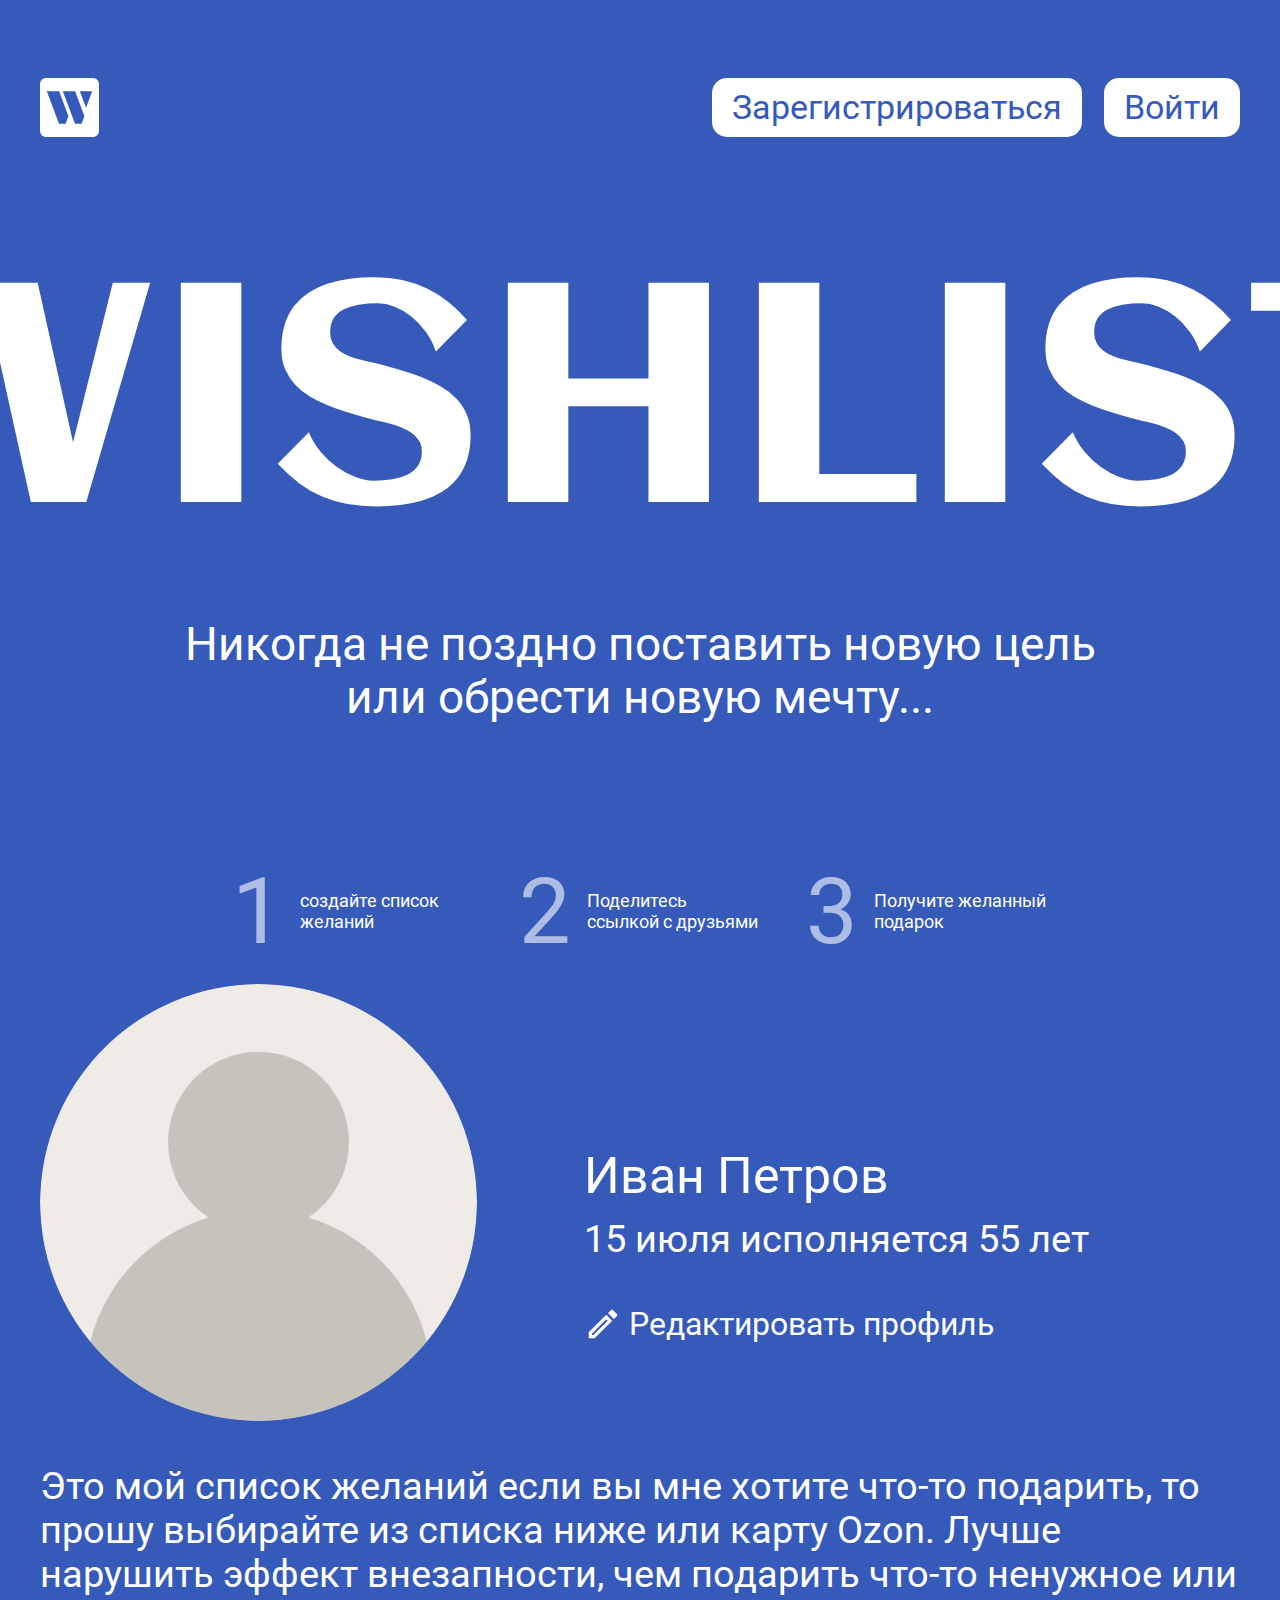
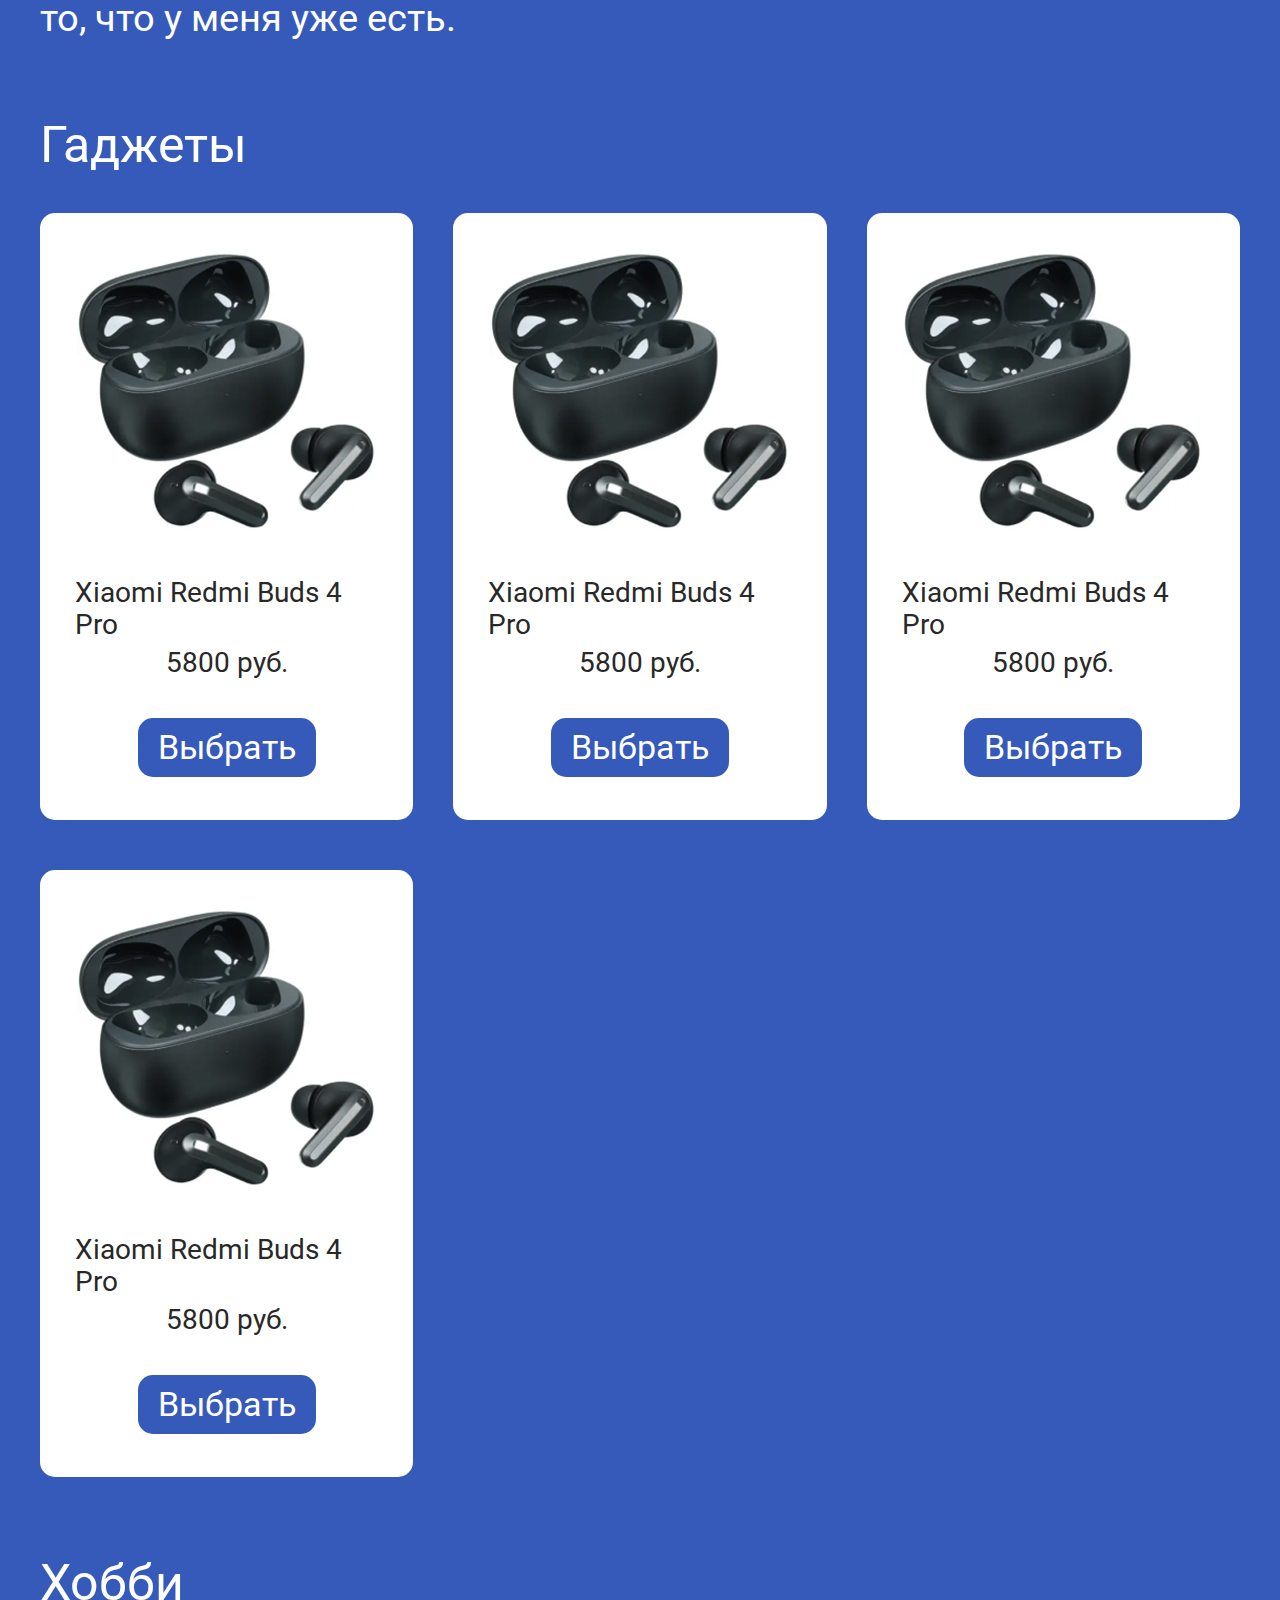
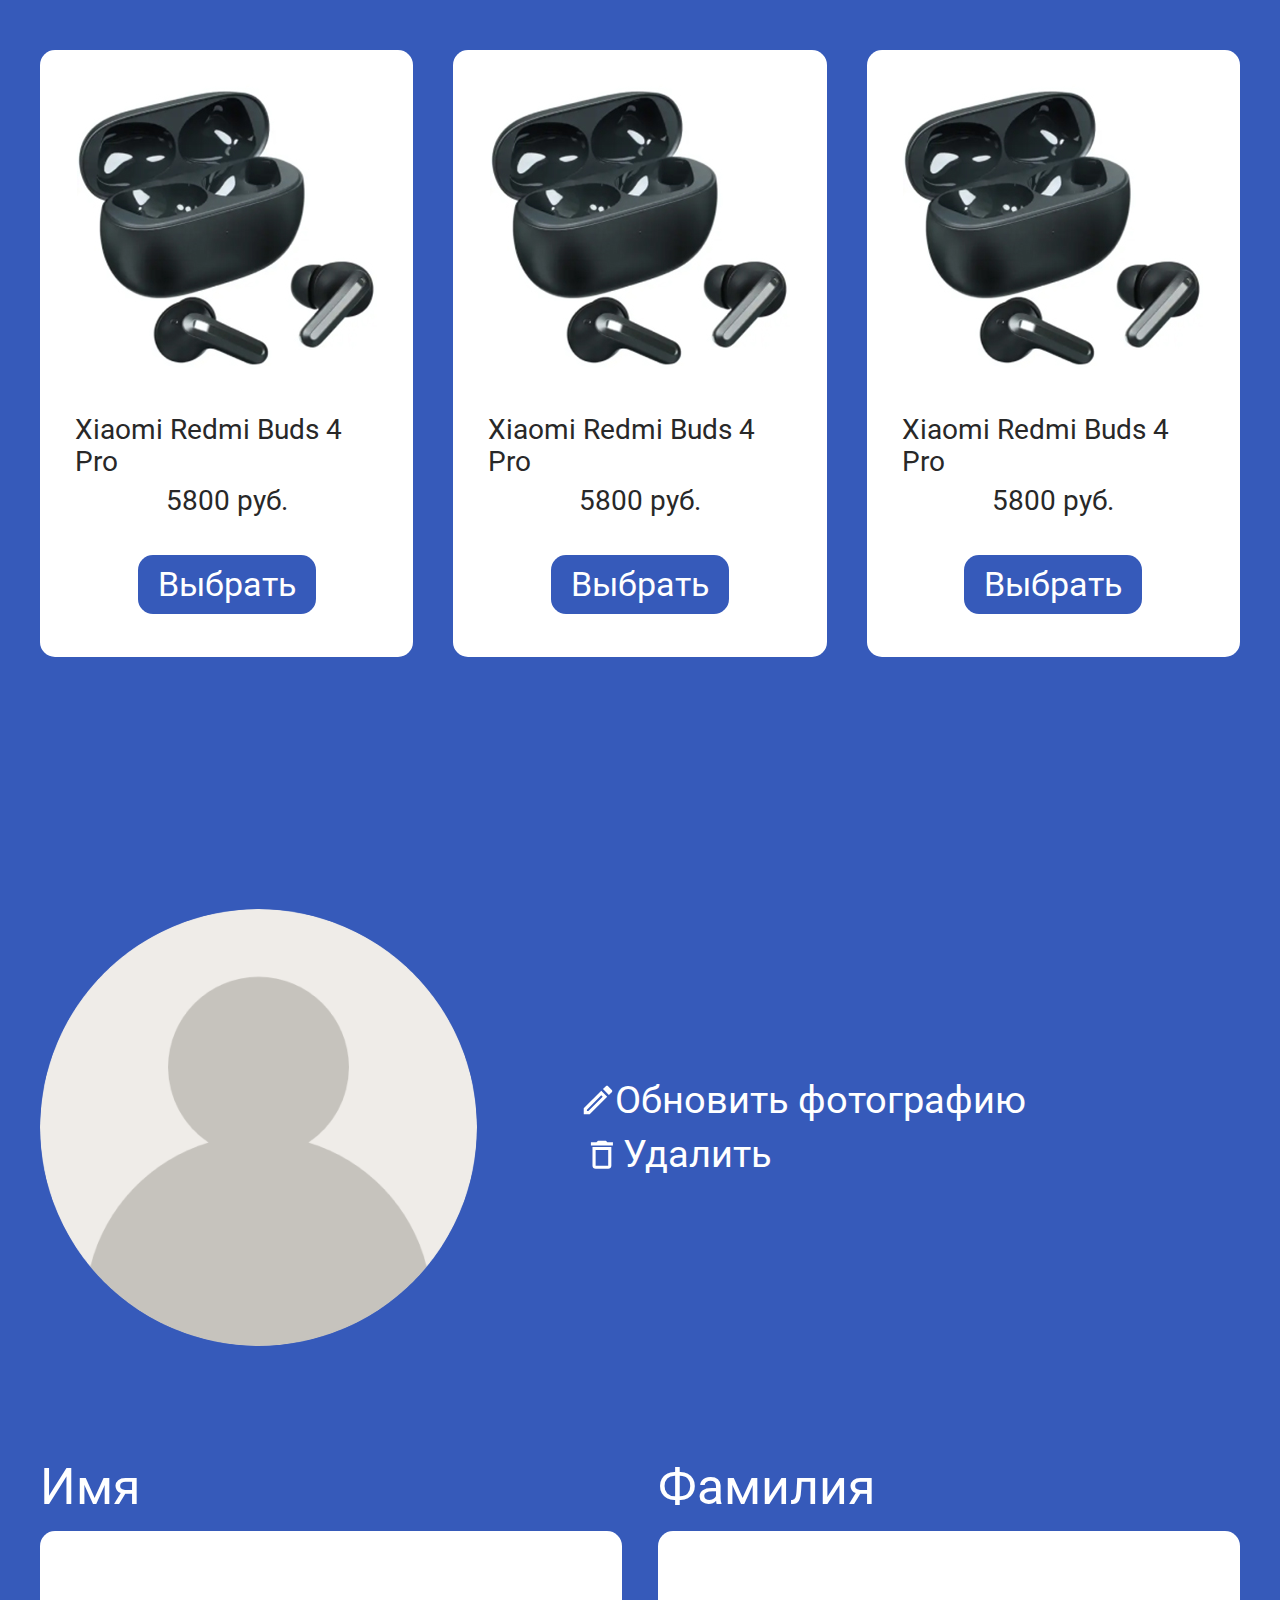
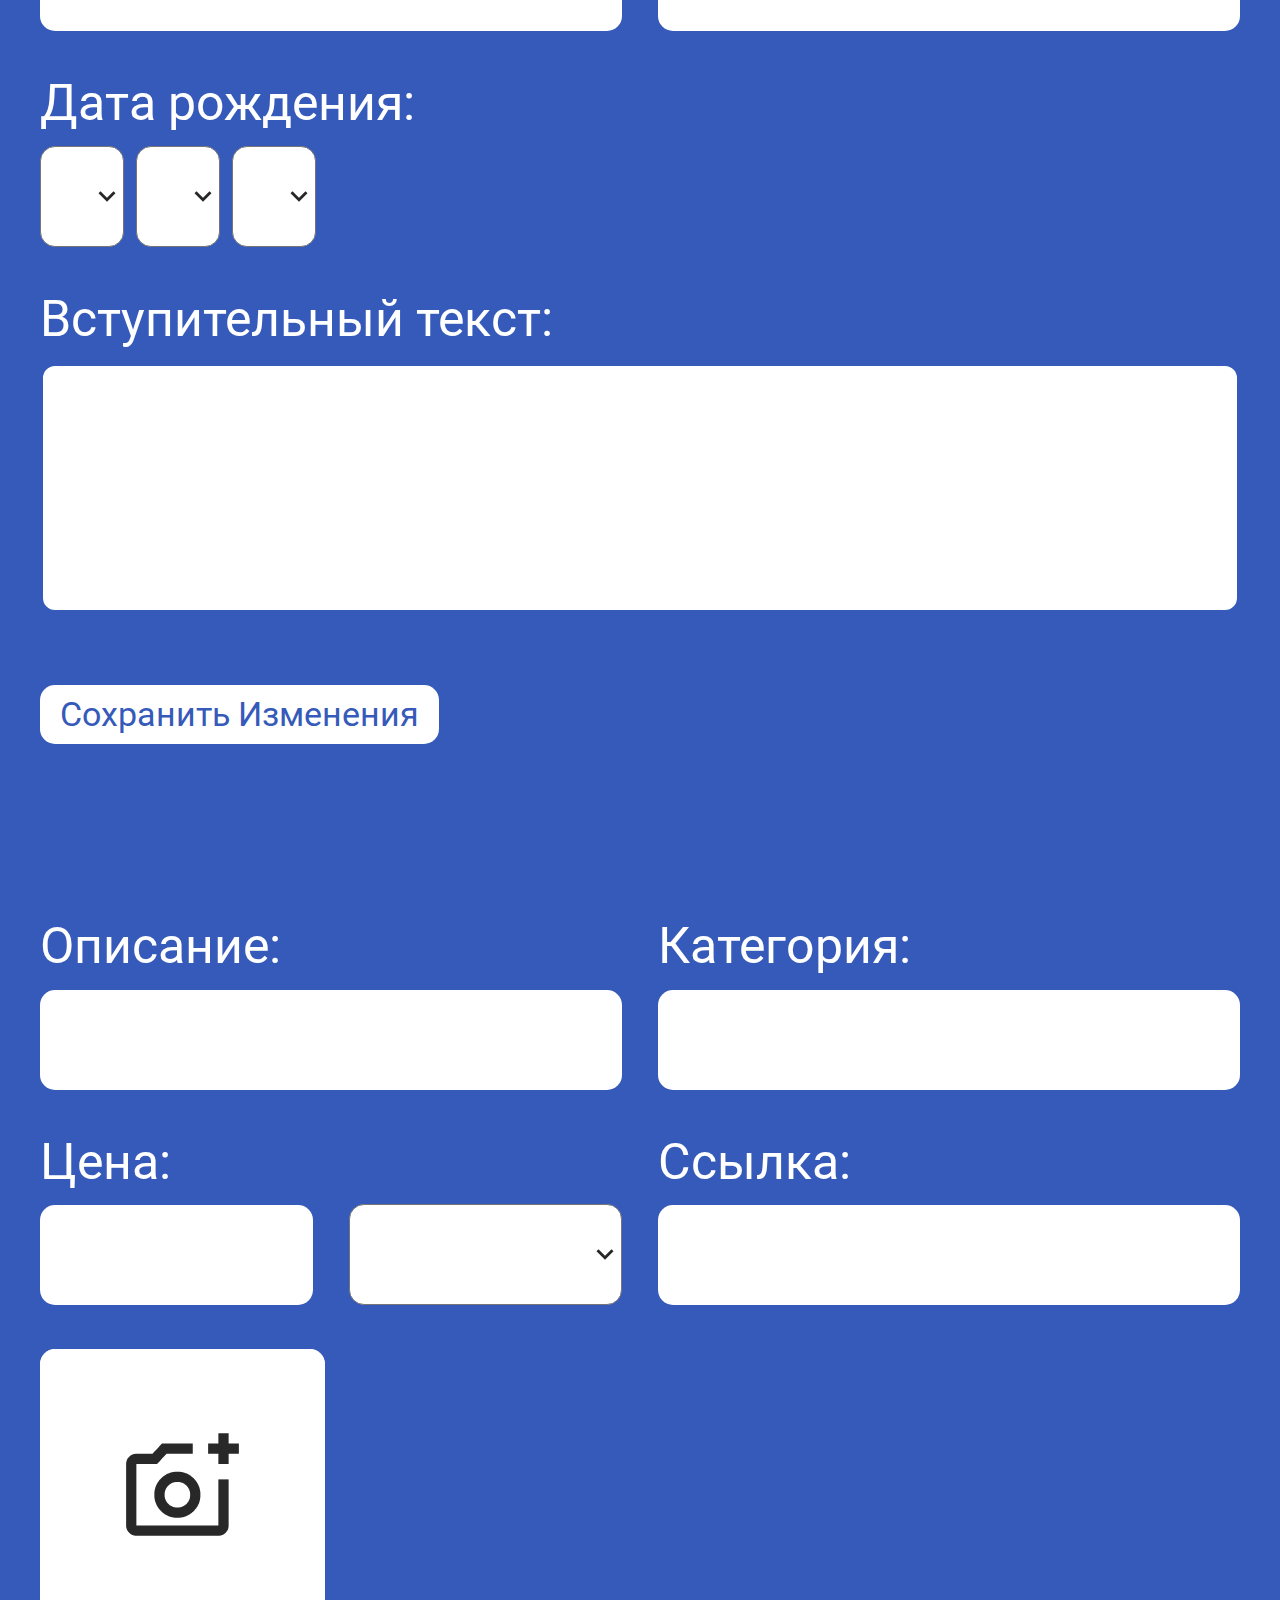
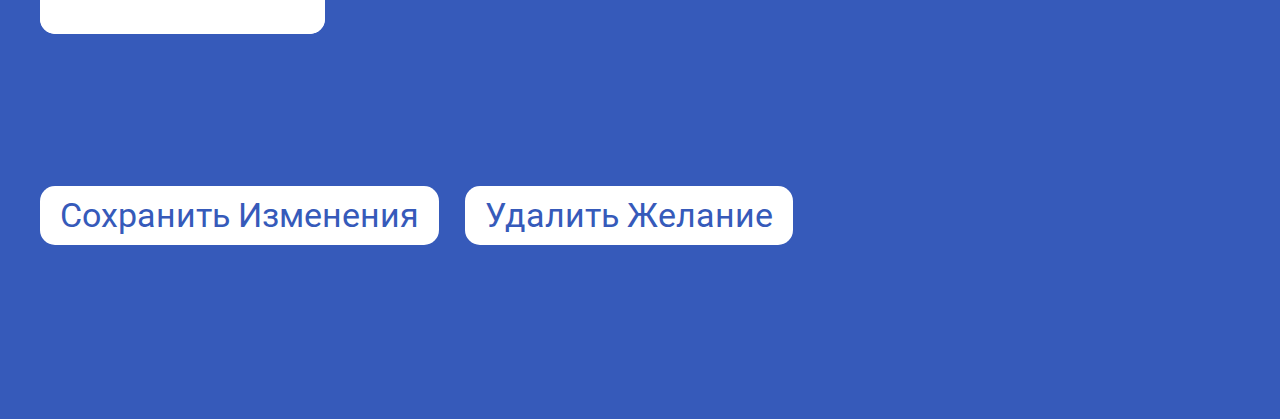
==== index copy.html @ 1994f493 "add js header and nav" ====
<!DOCTYPE html>
<html lang="ru">
<head>
    <meta charset="UTF-8">
    <meta name="viewport" content="width=device-width, initial-scale=1.0">
    <title>WishList - список желаний</title>

    <link rel="stylesheet" href="style/index.css">
</head>
<body class="body">
    <header class="header">
        <div class="container header__container">
            <img class="header__logo" src="img/logo.svg" alt="логотип сервиса wishlist в виде буквы W">

            <nav class="header__nav nav">
                <button class="nav__btn btn">Зарегистрироваться</button>
                <button class="nav__btn btn">Войти</button>
            </nav>

            <button class="header__burger burger">
                <span class="burger__line"></span>
            </button>
        </div>
    </header>

    <main class="app">
        <section class="hero">
            <div class="container hero__container">
                <h1 class="hero__title">WishList</h1>

                <p class="hero__description">Никогда не&nbsp;поздно поставить новую цель или обрести новую мечту... </p>

                <ol class="hero__steps steps">
                    <li class="steps__item">создайте список желаний</li>
                    <li class="steps__item">Поделитесь ссылкой с&nbsp;друзьями</li>
                    <li class="steps__item">Получите желанный подарок</li>
                </ol>
            </div>
        </section>
        <section class="wishlist">
            <div class="container">
                <div class="wishlist__profile profile">
                    <img class="profile__avatar" src="img/avatar.png" alt="фото Иван Петров">

                    <div class="profile__content">
                        <h2 class="profile__fullname">Иван Петров</h2>

                        <p class="profile__birthday">15 июля исполняется 55 лет</p>

                        <button class="profile__edit">
                            <svg width="38" height="38" viewBox="0 0 38 38" fill="none" xmlns="http://www.w3.org/2000/svg">
                                <path d="M4.75 33.25H10.6875L28.1992 15.7384L22.2617 9.80086L4.75 27.3125V33.25ZM7.91667 28.6267L22.2617 14.2817L23.7183 15.7384L9.37333 30.0834H7.91667V28.6267ZM29.0858 5.20919C28.9394 5.06241 28.7654 4.94596 28.5738 4.86651C28.3823 4.78705 28.177 4.74615 27.9696 4.74615C27.7622 4.74615 27.5569 4.78705 27.3653 4.86651C27.1738 4.94596 26.9998 5.06241 26.8533 5.20919L23.9558 8.10669L29.8933 14.0442L32.7908 11.1467C32.9376 11.0002 33.0541 10.8262 33.1335 10.6347C33.213 10.4431 33.2539 10.2378 33.2539 10.0304C33.2539 9.82307 33.213 9.61774 33.1335 9.4262C33.0541 9.23466 32.9376 9.06067 32.7908 8.91419L29.0858 5.20919Z" fill="white"/>
                            </svg>
                            Редактировать профиль                                
                        </button>
                    </div>
                </div>

                <p class="wishlist__description">Это мой список желаний если вы мне хотите что-то подарить, то прошу выбирайте из списка ниже или карту Ozon. Лучше нарушить эффект внезапности, чем подарить что-то ненужное или то, что у меня уже есть.</p>

                <ul class="wishlist__categories categories">
                    <li class="categories__item">
                        <h3 class="categories__title">Гаджеты</h3>

                        <ul class="wishlist__items">
                            <li class="item">
                                <img class="item__image" src="img/buds.png" alt="Xiaomi Redmi Buds 4 Pro">
                                <h4 class="item__title">Xiaomi Redmi Buds 4 Pro</h4>
                                <p class="item__price">5800 руб.</p>
                                <button class="item__btn btn btn_castling">Выбрать</button>
                            </li>
                            <li class="item">
                                <img class="item__image" src="img/buds.png" alt="Xiaomi Redmi Buds 4 Pro">
                                <h4 class="item__title">Xiaomi Redmi Buds 4 Pro</h4>
                                <p class="item__price">5800 руб.</p>
                                <button class="item__btn btn btn_castling">Выбрать</button>
                            </li>
                            <li class="item">
                                <img class="item__image" src="img/buds.png" alt="Xiaomi Redmi Buds 4 Pro">
                                <h4 class="item__title">Xiaomi Redmi Buds 4 Pro</h4>
                                <p class="item__price">5800 руб.</p>
                                <button class="item__btn btn btn_castling">Выбрать</button>
                            </li>
                            <li class="item">
                                <img class="item__image" src="img/buds.png" alt="Xiaomi Redmi Buds 4 Pro">
                                <h4 class="item__title">Xiaomi Redmi Buds 4 Pro</h4>
                                <p class="item__price">5800 руб.</p>
                                <button class="item__btn btn btn_castling">Выбрать</button>
                            </li>
                        </ul>
                    </li>
                    <li class="categories__item">
                        <h3 class="categories__title">Хобби</h3>

                        <ul class="wishlist__items">
                            <li class="item">
                                <img class="item__image" src="img/buds.png" alt="Xiaomi Redmi Buds 4 Pro">
                                <h4 class="item__title">Xiaomi Redmi Buds 4 Pro</h4>
                                <p class="item__price">5800 руб.</p>
                                <button class="item__btn btn btn_castling">Выбрать</button>
                            </li>
                            <li class="item">
                                <img class="item__image" src="img/buds.png" alt="Xiaomi Redmi Buds 4 Pro">
                                <h4 class="item__title">Xiaomi Redmi Buds 4 Pro</h4>
                                <p class="item__price">5800 руб.</p>
                                <button class="item__btn btn btn_castling">Выбрать</button>
                            </li>
                            <li class="item">
                                <img class="item__image" src="img/buds.png" alt="Xiaomi Redmi Buds 4 Pro">
                                <h4 class="item__title">Xiaomi Redmi Buds 4 Pro</h4>
                                <p class="item__price">5800 руб.</p>
                                <button class="item__btn btn btn_castling">Выбрать</button>
                            </li>
                        </ul>
                    </li>
                </ul>
            </div>
        </section>
        <section class="edit edit_profile">
            <div class="container">
                <form class="edit__form" >
                    <fieldset class="edit__avatar">
                        <img class="edit__avatar-image" src="img/avatar.png" alt="">

                        <div class="edit__avatar-load">
                            <label class="edit__label-avatar" for="avatar-load">
                                <svg width="30" height="30" viewBox="0 0 30 30" fill="none" xmlns="http://www.w3.org/2000/svg">
                                    <path d="M0.75 29.25H6.6875L24.1992 11.7384L18.2617 5.80086L0.75 23.3125V29.25ZM3.91667 24.6267L18.2617 10.2817L19.7183 11.7384L5.37333 26.0834H3.91667V24.6267ZM25.0858 1.20919C24.9394 1.06241 24.7654 0.94596 24.5738 0.866506C24.3823 0.787052 24.177 0.746155 23.9696 0.746155C23.7622 0.746155 23.5569 0.787052 23.3653 0.866506C23.1738 0.94596 22.9998 1.06241 22.8533 1.20919L19.9558 4.10669L25.8933 10.0442L28.7908 7.14669C28.9376 7.00021 29.0541 6.82622 29.1335 6.63468C29.213 6.44314 29.2539 6.23781 29.2539 6.03044C29.2539 5.82307 29.213 5.61774 29.1335 5.4262C29.0541 5.23466 28.9376 5.06067 28.7908 4.91419L25.0858 1.20919Z" fill="white"/>
                                </svg>
                                Обновить фотографию
                            </label>
                            <input class="edit__input-file edit__input-file_avatar" type="file" accept="image/jpeg, image/png" name="" id="">

                            <button class="edit__avatar-delete">
                                <svg width="38" height="38" viewBox="0 0 38 38" fill="none" xmlns="http://www.w3.org/2000/svg">
                                    <path d="M9.48842 29.6389C9.48842 31.35 10.9027 32.75 12.6313 32.75H25.2027C26.9313 32.75 28.3456 31.35 28.3456 29.6389V10.9722H9.48842V29.6389ZM12.6313 14.0833H25.2027V29.6389H12.6313V14.0833ZM24.417 6.30556L22.8456 4.75H14.9884L13.417 6.30556H7.91699V9.41667H29.917V6.30556H24.417Z" fill="white"/>
                                </svg>                                    
                                Удалить
                            </button>
                        </div>
                    </fieldset>
                    <fieldset class="edit__name">
                        <label class="edit__label">
                            <span class="edit__label-text">Имя</span>
                            <input class="edit__input" type="text" name="name">
                        </label>
                        
                        <label class="edit__label">
                            <span class="edit__label-text">Фамилия</span>
                            <input class="edit__input" type="text" name="surname">
                        </label>
                    </fieldset>

                    <fieldset class="edit__birthdate">
                        <legend class="edit__label-text">Дата рождения:</legend>

                        <label class="edit__label edit__label_select">
                            <select class="edit__select" type="text" name="day"></select>
                        </label>

                        <label class="edit__label edit__label_select">
                            <select class="edit__select" type="text" name="month"></select>
                        </label>

                        <label class="edit__label edit__label_select">
                            <select class="edit__select" type="text" name="year"></select>
                        </label>
                    </fieldset>
                    
                    <fieldset class="edit__description">
                        <label class="edit__label-text" for="description">Вступительный текст:</label>
                            <textarea class="edit__description-input" name="description"></textarea>
                    </fieldset>

                    <button class="edit__submit-btn btn">Сохранить изменения</button>
                </form>
            </div>
        </section>
        <section class="edit edit_wish">
            <div class="container">
                <form class="edit__form">
                    <fieldset class="edit__wish">
                        <label class="edit__label">
                            <span class="edit__label-text">Описание:</span>
                            <input class="edit__input" type="text" name="title">
                        </label>
                        
                        <label class="edit__label">
                            <span class="edit__label-text">Категория:</span>
                            <input class="edit__input" type="text" name="category">
                        </label>

                        <div class="edit__label edit__wish-price">
                            <label class="edit__label_price">
                                <span class="edit__label-text">Цена:</span>
                                <input class="edit__input" type="text" name="price">
                            </label>
                            <label class="edit__label_select edit__label_price">
                                <select class="edit__select edit__select_currency" name="currency" ></select>
                            </label>
                        </div>
                        
                        <label class="edit__label">
                            <span class="edit__label-text">Ссылка:</span>
                            <input class="edit__input" type="text" name="link">
                        </label>
                    </fieldset>

                    <fieldset class="edit__wish-photo">
                        <label class="edit__label-photo">
                            <img class="edit__wish-image" src="img/no-photo.jpg" alt="">
                            <input type="file" class="edit__input-file edit__input-file_wish" accept="image/jpeg, image/png">
                        </label>
                        <button class="edit__wish-delete">
                            <svg width="50" height="50" viewBox="0 0 50 50" fill="none" xmlns="http://www.w3.org/2000/svg">
                                <path d="M20.8961 18.6875C20.5999 18.4115 20.2081 18.2612 19.8033 18.2684C19.3985 18.2755 19.0123 18.4395 18.726 18.7258C18.4398 19.0121 18.2758 19.3983 18.2686 19.8031C18.2615 20.2079 18.4117 20.5996 18.6877 20.8958L22.7919 25L18.6877 29.1042C18.5342 29.2472 18.4111 29.4197 18.3257 29.6114C18.2403 29.803 18.1944 30.0099 18.1907 30.2197C18.187 30.4295 18.2256 30.6379 18.3042 30.8325C18.3827 31.027 18.4997 31.2038 18.6481 31.3522C18.7964 31.5005 18.9732 31.6175 19.1677 31.6961C19.3623 31.7747 19.5707 31.8133 19.7805 31.8096C19.9903 31.8059 20.1972 31.7599 20.3889 31.6745C20.5805 31.5891 20.753 31.466 20.8961 31.3125L25.0002 27.2083L29.1044 31.3125C29.4006 31.5885 29.7924 31.7388 30.1972 31.7316C30.602 31.7245 30.9882 31.5605 31.2745 31.2742C31.5607 30.9879 31.7247 30.6017 31.7319 30.1969C31.739 29.7921 31.5887 29.4004 31.3127 29.1042L27.2086 25L31.3127 20.8958C31.4663 20.7528 31.5894 20.5803 31.6748 20.3886C31.7602 20.197 31.8061 19.99 31.8098 19.7802C31.8135 19.5705 31.7749 19.3621 31.6963 19.1675C31.6177 18.9729 31.5008 18.7962 31.3524 18.6478C31.204 18.4995 31.0273 18.3825 30.8327 18.3039C30.6382 18.2253 30.4298 18.1867 30.22 18.1904C30.0102 18.1941 29.8033 18.2401 29.6116 18.3255C29.42 18.4109 29.2475 18.534 29.1044 18.6875L25.0002 22.7917L20.8961 18.6875Z" fill="#365ABA"/>
                                <path fill-rule="evenodd" clip-rule="evenodd" d="M25.1191 2.60419H24.8816C20.0712 2.60419 16.3024 2.60419 13.3607 3.00002C10.3524 3.40419 7.97741 4.25002 6.11283 6.11252C4.24824 7.9771 3.40449 10.3521 3.00033 13.3625C2.60449 16.3021 2.60449 20.0709 2.60449 24.8813V25.1188C2.60449 29.9292 2.60449 33.6979 3.00033 36.6396C3.40449 39.6479 4.25033 42.0229 6.11283 43.8875C7.97741 45.7521 10.3524 46.5959 13.3628 47C16.3024 47.3959 20.0712 47.3959 24.8816 47.3959H25.1191C29.9295 47.3959 33.6982 47.3959 36.6399 47C39.6482 46.5959 42.0232 45.75 43.8878 43.8875C45.7524 42.0229 46.5962 39.6479 47.0003 36.6375C47.3962 33.6979 47.3962 29.9292 47.3962 25.1188V24.8813C47.3962 20.0709 47.3962 16.3021 47.0003 13.3604C46.5962 10.3521 45.7503 7.9771 43.8878 6.11252C42.0232 4.24794 39.6482 3.40419 36.6378 3.00002C33.6982 2.60419 29.9295 2.60419 25.1191 2.60419ZM8.32324 8.32294C9.51074 7.13544 11.1149 6.45419 13.7795 6.09585C16.4878 5.73335 20.0462 5.72919 25.0003 5.72919C29.9545 5.72919 33.5128 5.73335 36.2212 6.09585C38.8857 6.45419 40.492 7.13752 41.6795 8.32294C42.8649 9.51044 43.5462 11.1146 43.9045 13.7792C44.267 16.4875 44.2712 20.0459 44.2712 25C44.2712 29.9542 44.267 33.5125 43.9045 36.2209C43.5462 38.8854 42.8628 40.4917 41.6774 41.6792C40.4899 42.8646 38.8857 43.5459 36.2212 43.9042C33.5128 44.2667 29.9545 44.2709 25.0003 44.2709C20.0462 44.2709 16.4878 44.2667 13.7795 43.9042C11.1149 43.5459 9.50866 42.8625 8.32116 41.6771C7.13574 40.4896 6.45449 38.8854 6.09616 36.2209C5.73366 33.5125 5.72949 29.9542 5.72949 25C5.72949 20.0459 5.73366 16.4875 6.09616 13.7792C6.45449 11.1146 7.13783 9.51044 8.32324 8.32294Z" fill="#365ABA"/>
                            </svg>
                        </button>
                    </fieldset>

                    <button class="edit__submit-btn btn">Сохранить изменения</button>
                    <button class="edit__delete-btn btn">Удалить желание</button>
                </form>
            </div>
        </section>
    </main>
</body>
</html>
---- style/index.css ----
@import 'normalize.css';
@import 'fonts.css';
@import 'style.css';
@import 'header.css';
@import 'nav.css';
@import 'burger.css';
@import 'hero.css';
@import 'steps.css';
@import 'wishlist.css';
@import 'categories.css';
@import 'profile.css';
@import 'item.css';
@import 'edit.css';
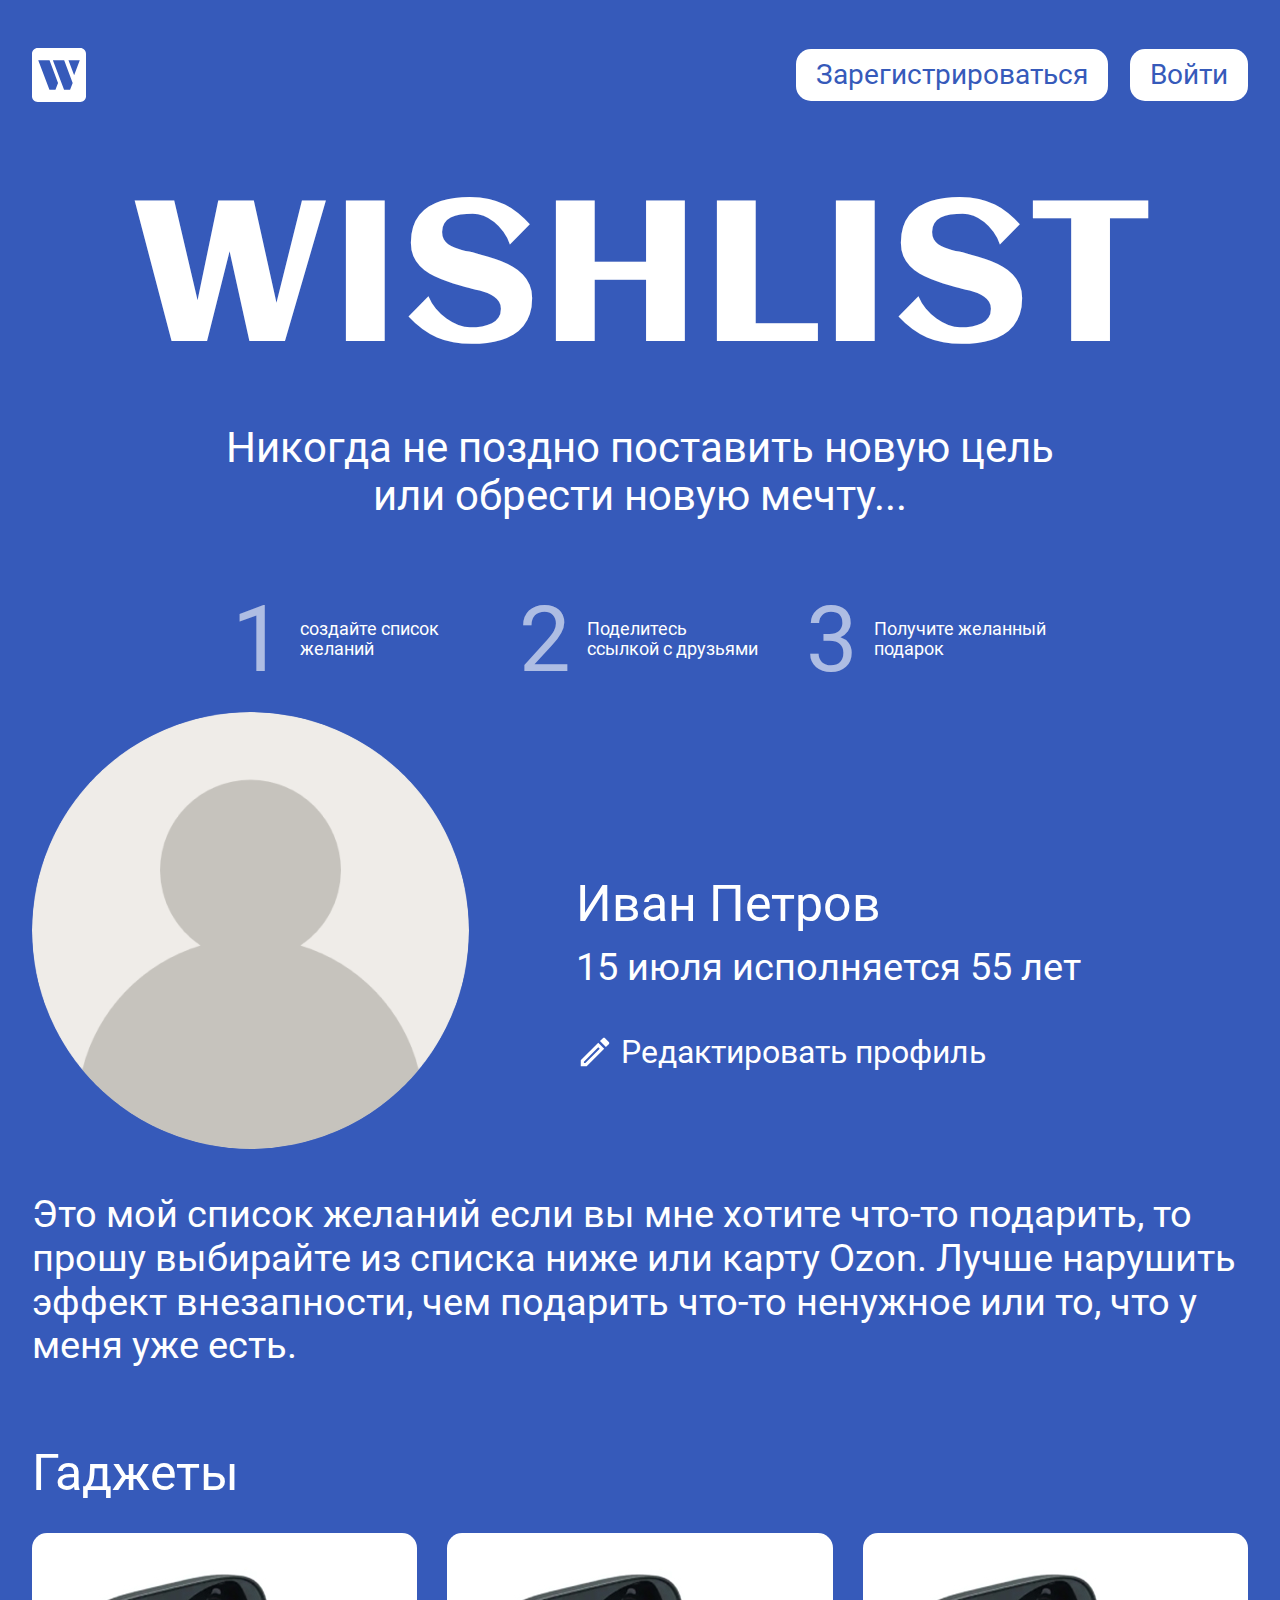
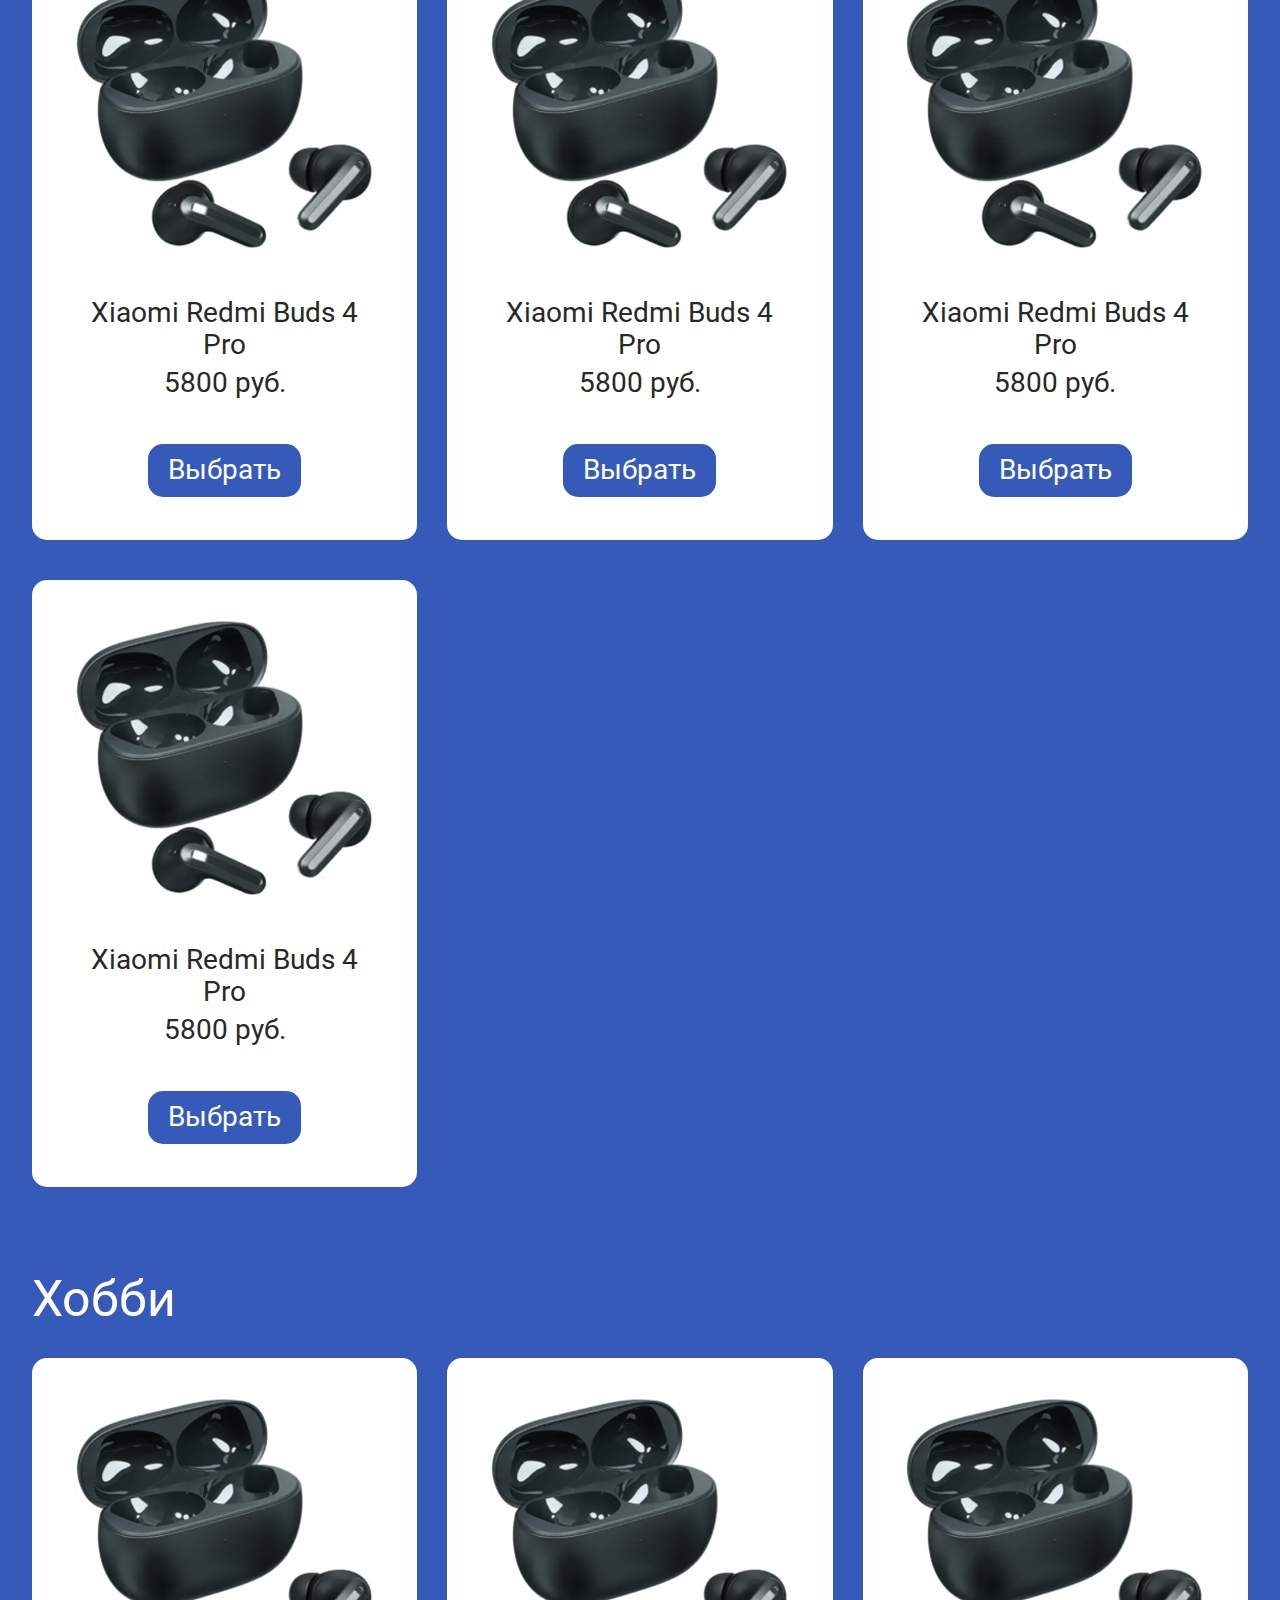
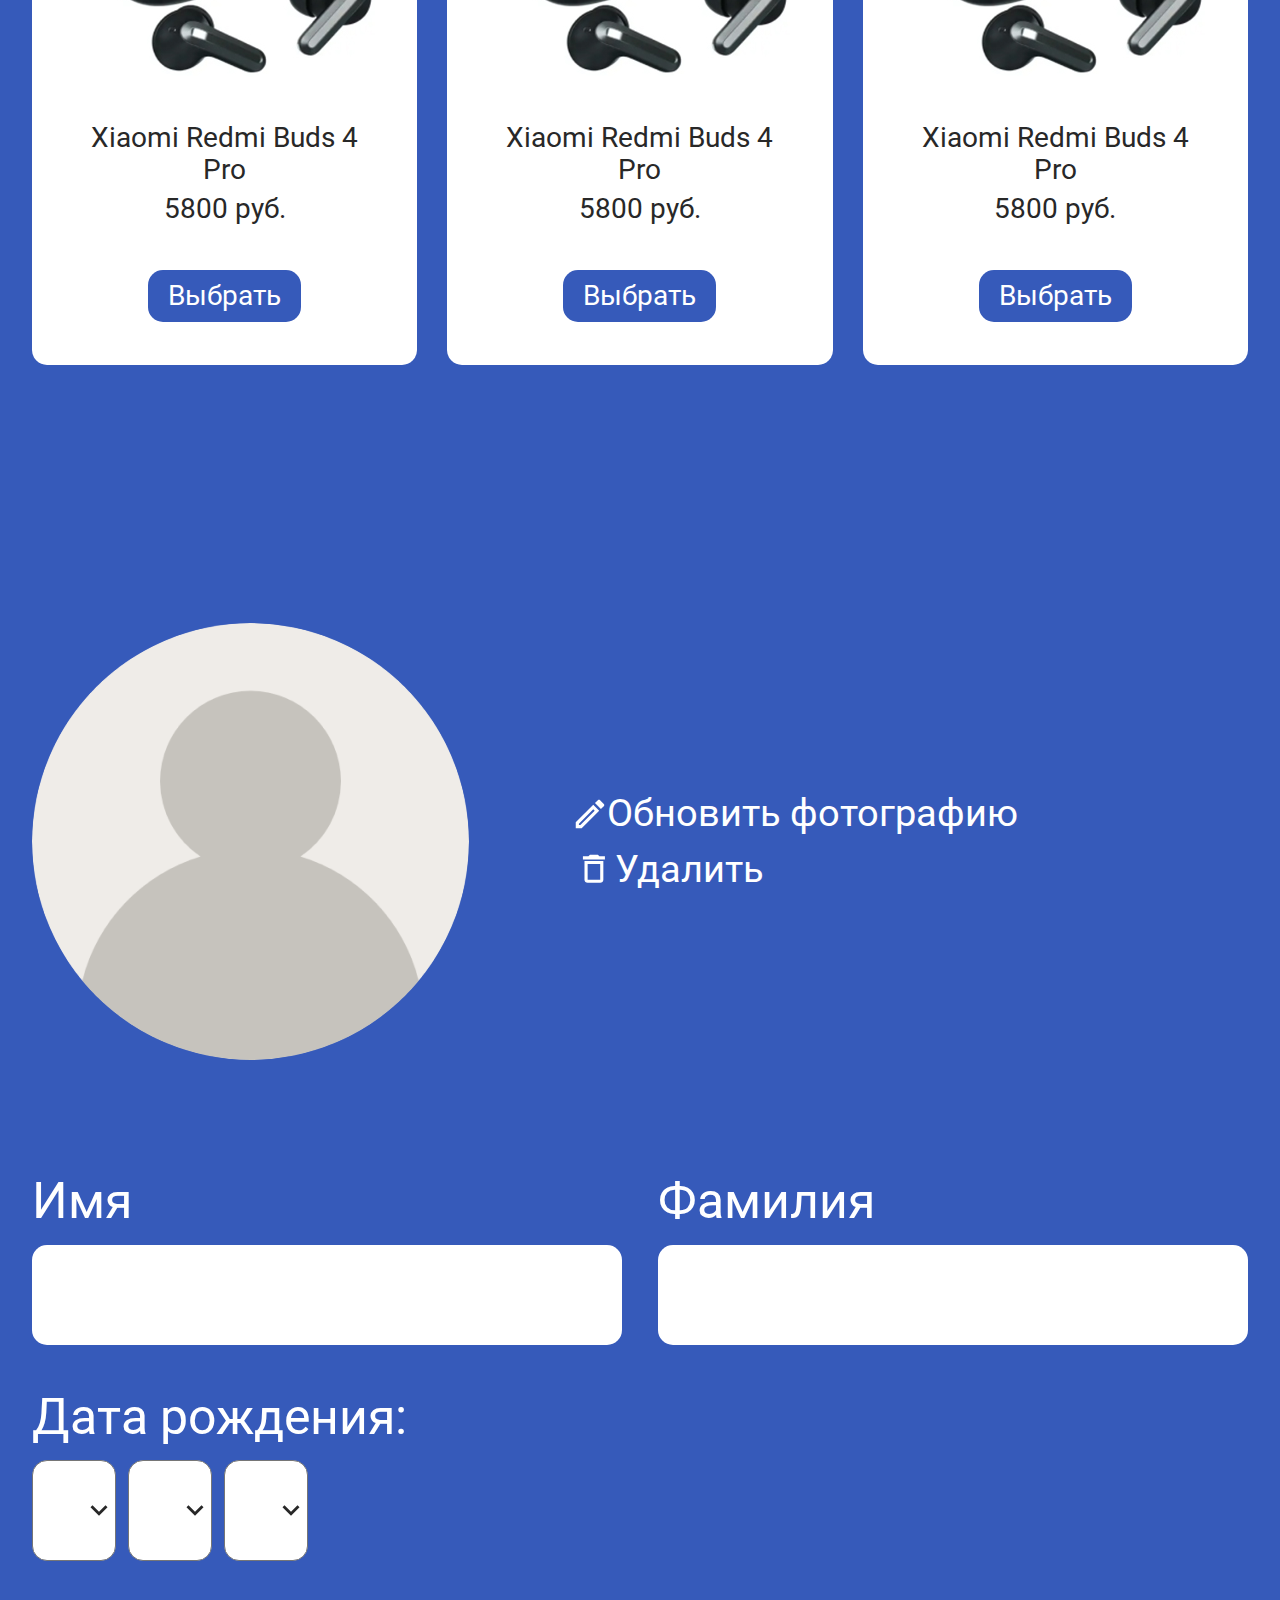
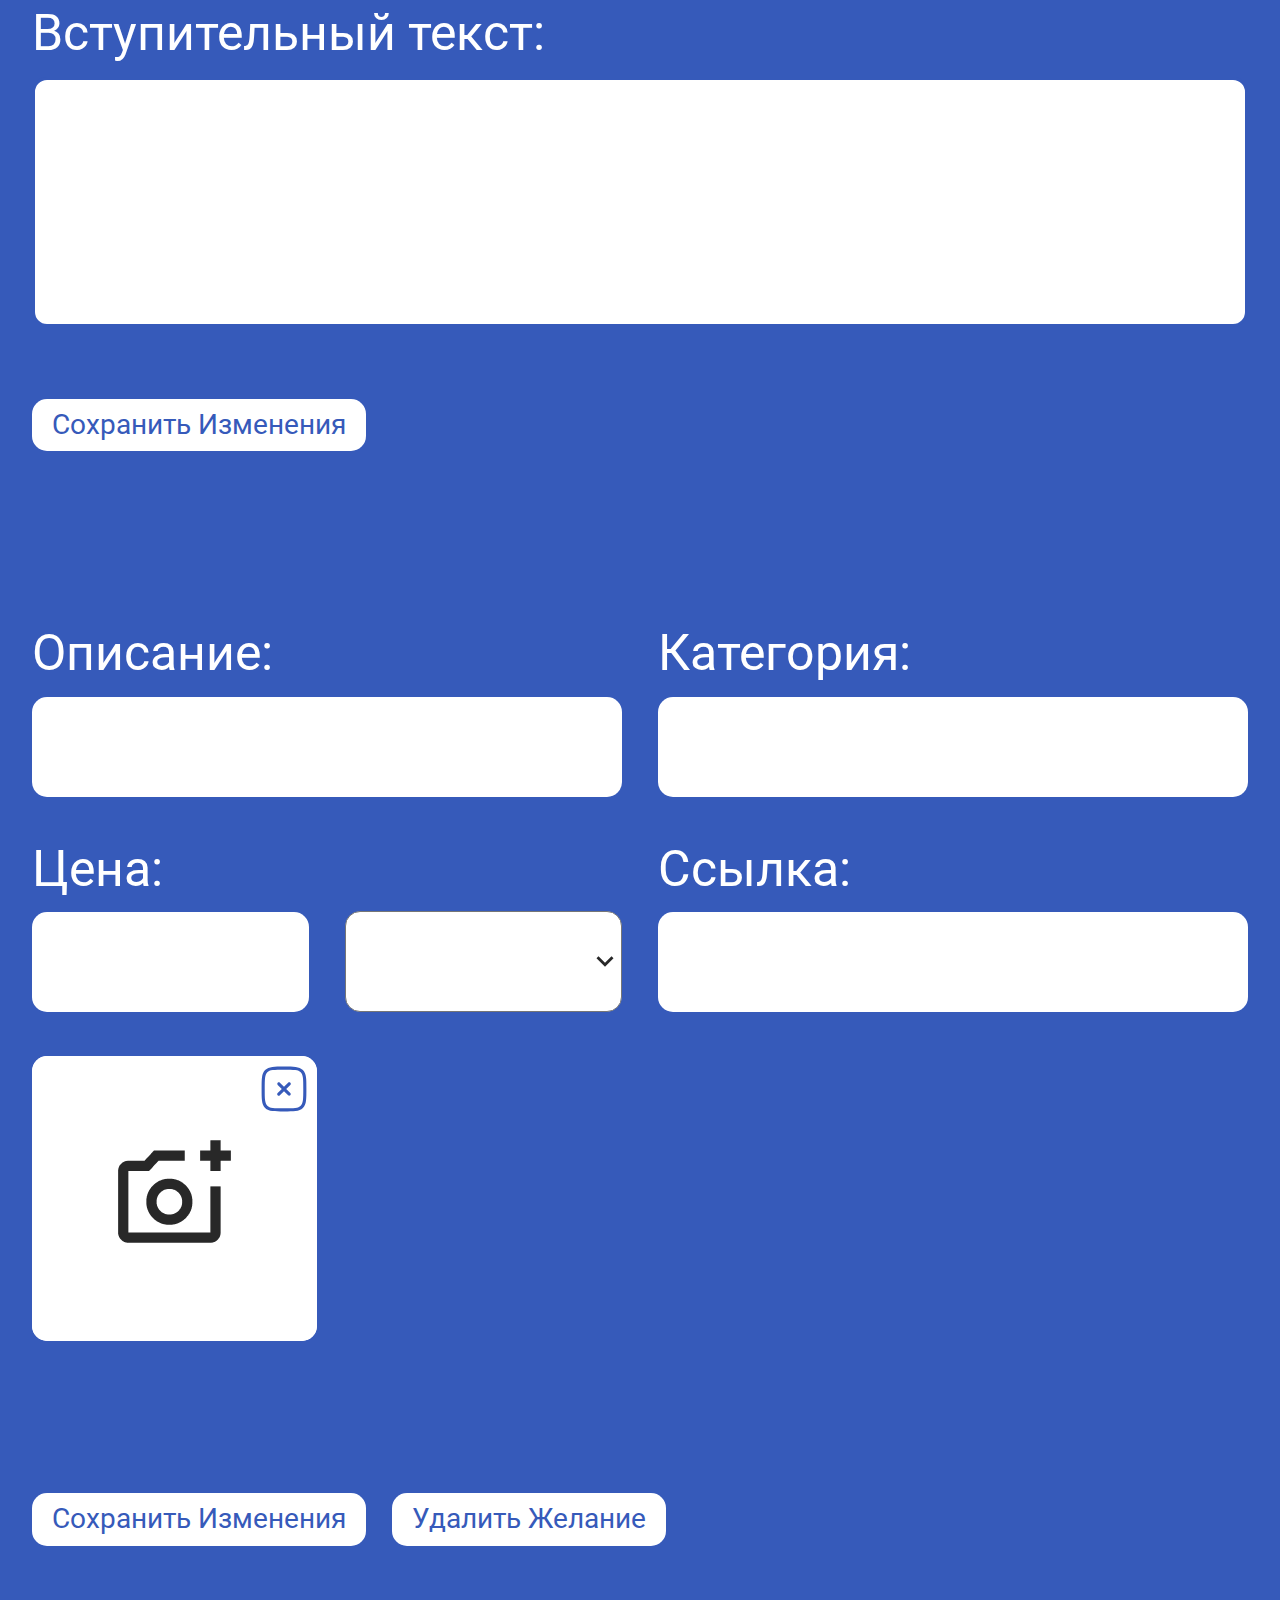
==== commit 9a2c4731: "add full styles" ====
--- a/index copy.html
+++ b/index copy.html
@@ -26,7 +26,7 @@
     <main class="app">
         <section class="hero">
             <div class="container hero__container">
-                <h1 class="hero__title">WishList</h1>
+                <h1 class="hero__title"><span>Wish</span><span>List</span></h1>
 
                 <p class="hero__description">Никогда не&nbsp;поздно поставить новую цель или обрести новую мечту... </p>
 
@@ -48,7 +48,7 @@
                         <p class="profile__birthday">15 июля исполняется 55 лет</p>
 
                         <button class="profile__edit">
-                            <svg width="38" height="38" viewBox="0 0 38 38" fill="none" xmlns="http://www.w3.org/2000/svg">
+                            <svg class="profile__edit-icon" width="38" height="38" viewBox="0 0 38 38" fill="none" xmlns="http://www.w3.org/2000/svg">
                                 <path d="M4.75 33.25H10.6875L28.1992 15.7384L22.2617 9.80086L4.75 27.3125V33.25ZM7.91667 28.6267L22.2617 14.2817L23.7183 15.7384L9.37333 30.0834H7.91667V28.6267ZM29.0858 5.20919C28.9394 5.06241 28.7654 4.94596 28.5738 4.86651C28.3823 4.78705 28.177 4.74615 27.9696 4.74615C27.7622 4.74615 27.5569 4.78705 27.3653 4.86651C27.1738 4.94596 26.9998 5.06241 26.8533 5.20919L23.9558 8.10669L29.8933 14.0442L32.7908 11.1467C32.9376 11.0002 33.0541 10.8262 33.1335 10.6347C33.213 10.4431 33.2539 10.2378 33.2539 10.0304C33.2539 9.82307 33.213 9.61774 33.1335 9.4262C33.0541 9.23466 32.9376 9.06067 32.7908 8.91419L29.0858 5.20919Z" fill="white"/>
                             </svg>
                             Редактировать профиль                                
@@ -124,7 +124,7 @@
 
                         <div class="edit__avatar-load">
                             <label class="edit__label-avatar" for="avatar-load">
-                                <svg width="30" height="30" viewBox="0 0 30 30" fill="none" xmlns="http://www.w3.org/2000/svg">
+                                <svg class="edit__icon-avatar" width="30" height="30" viewBox="0 0 30 30" fill="none" xmlns="http://www.w3.org/2000/svg">
                                     <path d="M0.75 29.25H6.6875L24.1992 11.7384L18.2617 5.80086L0.75 23.3125V29.25ZM3.91667 24.6267L18.2617 10.2817L19.7183 11.7384L5.37333 26.0834H3.91667V24.6267ZM25.0858 1.20919C24.9394 1.06241 24.7654 0.94596 24.5738 0.866506C24.3823 0.787052 24.177 0.746155 23.9696 0.746155C23.7622 0.746155 23.5569 0.787052 23.3653 0.866506C23.1738 0.94596 22.9998 1.06241 22.8533 1.20919L19.9558 4.10669L25.8933 10.0442L28.7908 7.14669C28.9376 7.00021 29.0541 6.82622 29.1335 6.63468C29.213 6.44314 29.2539 6.23781 29.2539 6.03044C29.2539 5.82307 29.213 5.61774 29.1335 5.4262C29.0541 5.23466 28.9376 5.06067 28.7908 4.91419L25.0858 1.20919Z" fill="white"/>
                                 </svg>
                                 Обновить фотографию
@@ -132,7 +132,7 @@
                             <input class="edit__input-file edit__input-file_avatar" type="file" accept="image/jpeg, image/png" name="" id="">
 
                             <button class="edit__avatar-delete">
-                                <svg width="38" height="38" viewBox="0 0 38 38" fill="none" xmlns="http://www.w3.org/2000/svg">
+                                <svg class="edit__icon-avatar" width="38" height="38" viewBox="0 0 38 38" fill="none" xmlns="http://www.w3.org/2000/svg">
                                     <path d="M9.48842 29.6389C9.48842 31.35 10.9027 32.75 12.6313 32.75H25.2027C26.9313 32.75 28.3456 31.35 28.3456 29.6389V10.9722H9.48842V29.6389ZM12.6313 14.0833H25.2027V29.6389H12.6313V14.0833ZM24.417 6.30556L22.8456 4.75H14.9884L13.417 6.30556H7.91699V9.41667H29.917V6.30556H24.417Z" fill="white"/>
                                 </svg>                                    
                                 Удалить
@@ -219,8 +219,10 @@
                         </button>
                     </fieldset>
 
-                    <button class="edit__submit-btn btn">Сохранить изменения</button>
-                    <button class="edit__delete-btn btn">Удалить желание</button>
+                    <div class="edit__submit-wrapper">
+                        <button class="edit__submit-btn btn">Сохранить изменения</button>
+                        <button class="edit__delete-btn btn">Удалить желание</button>
+                    </div>
                 </form>
             </div>
         </section>
--- a/style/index.css
+++ b/style/index.css
@@ -7,7 +7,8 @@
 @import 'hero.css';
 @import 'steps.css';
 @import 'wishlist.css';
+@import 'profile.css';
 @import 'categories.css';
-@import 'profile.css';
 @import 'item.css';
-@import 'edit.css';+@import 'edit.css';
+
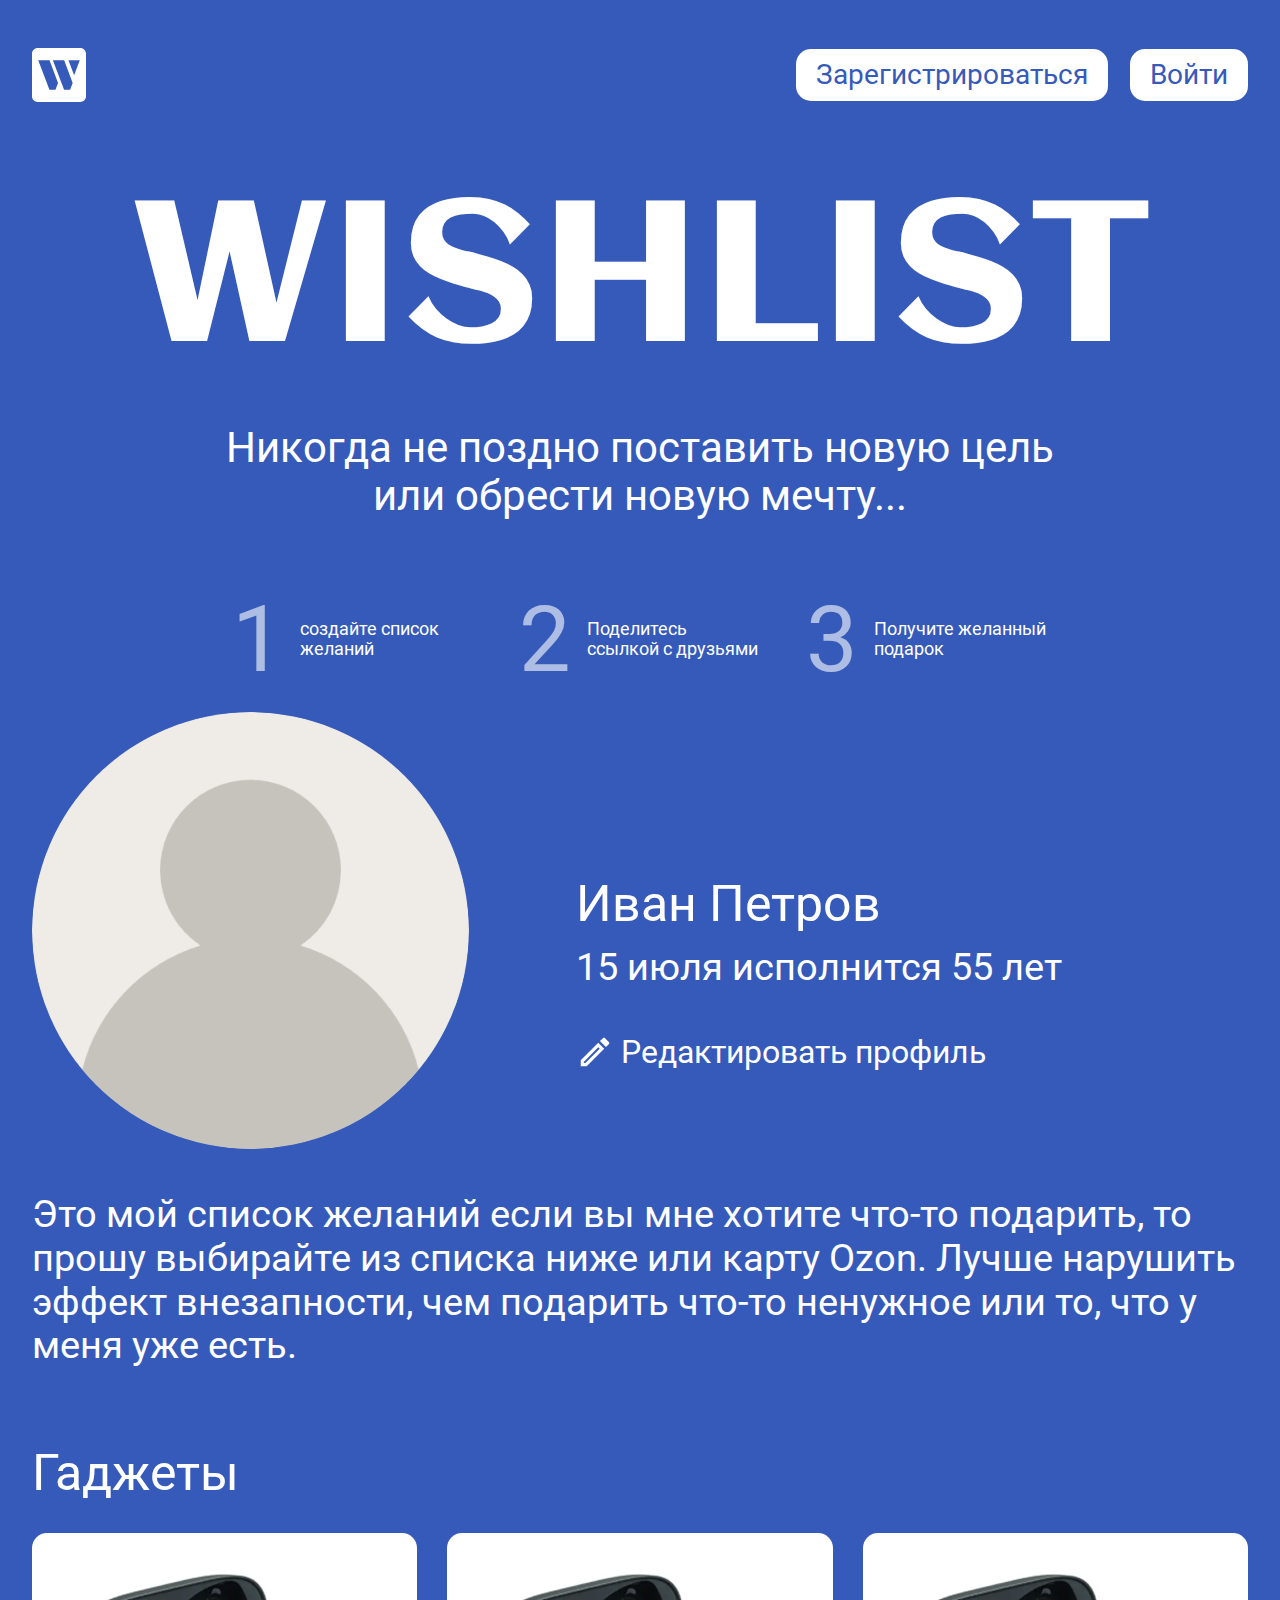
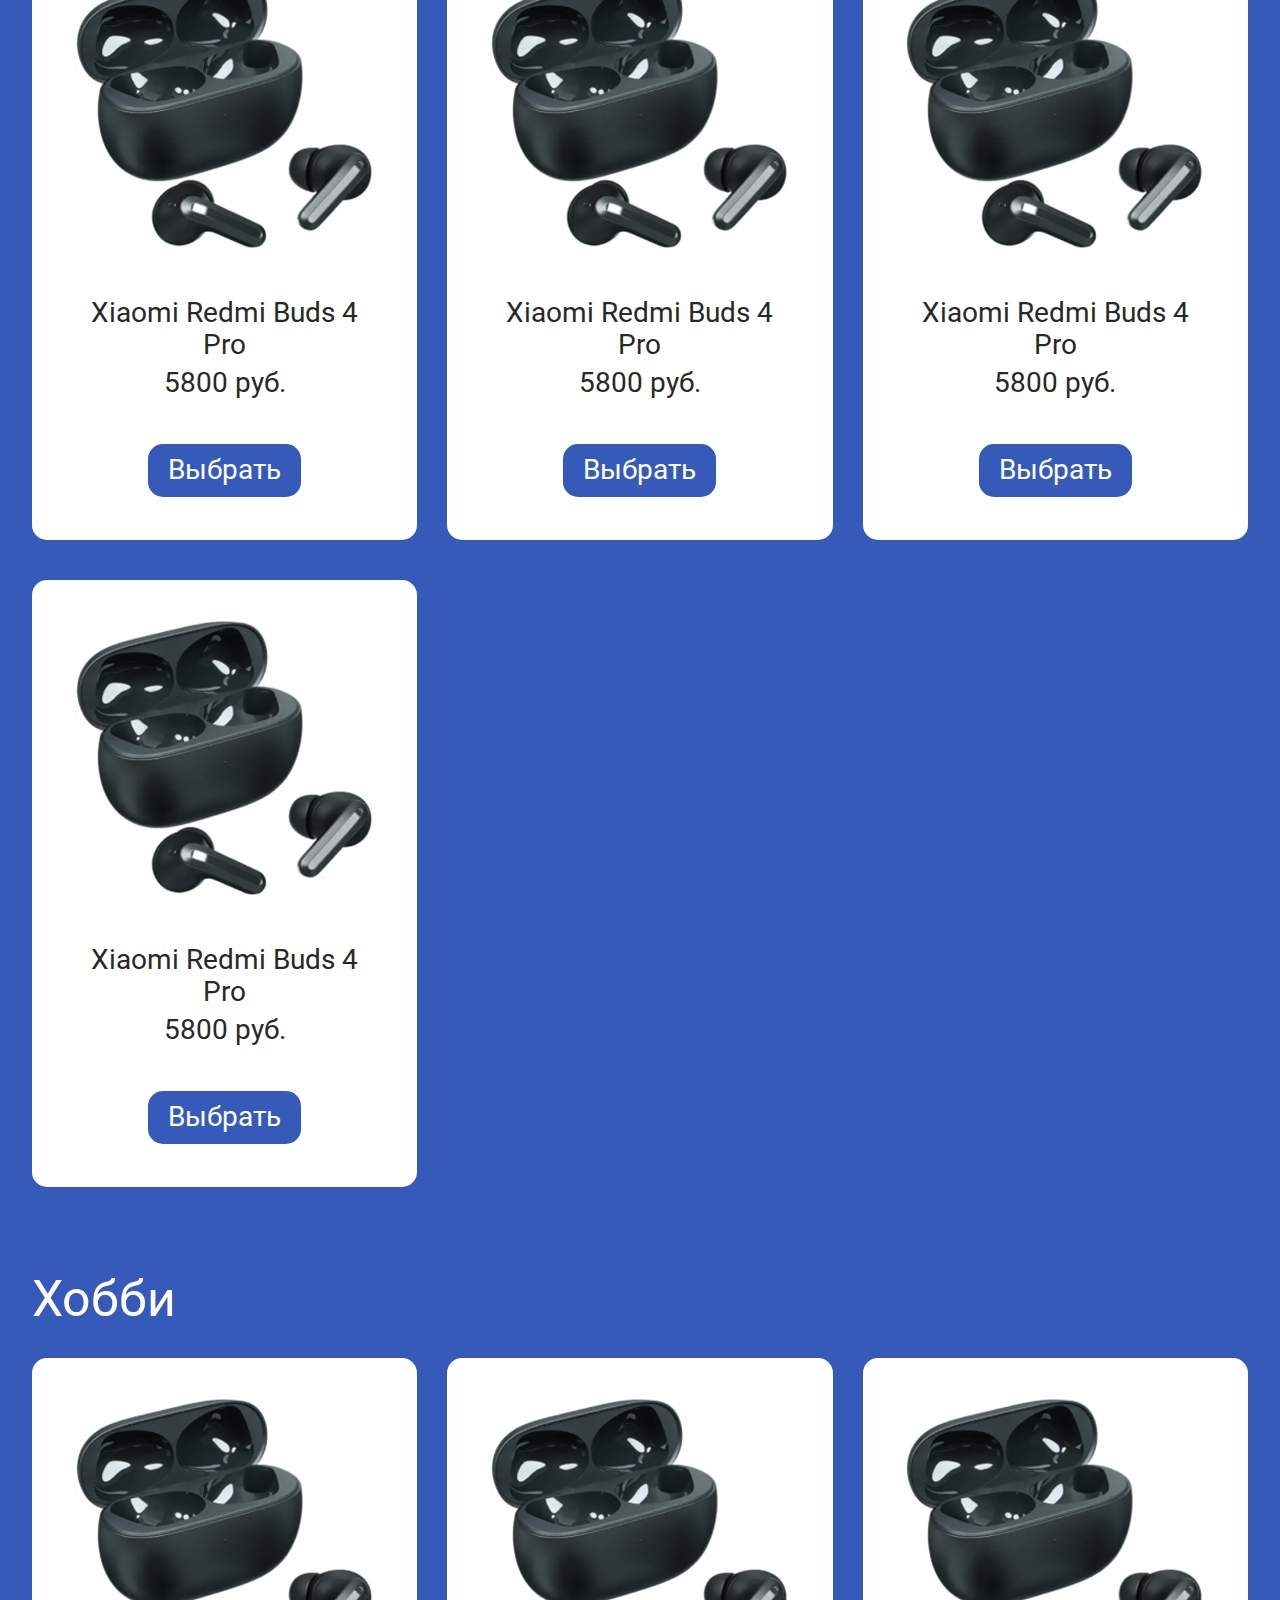
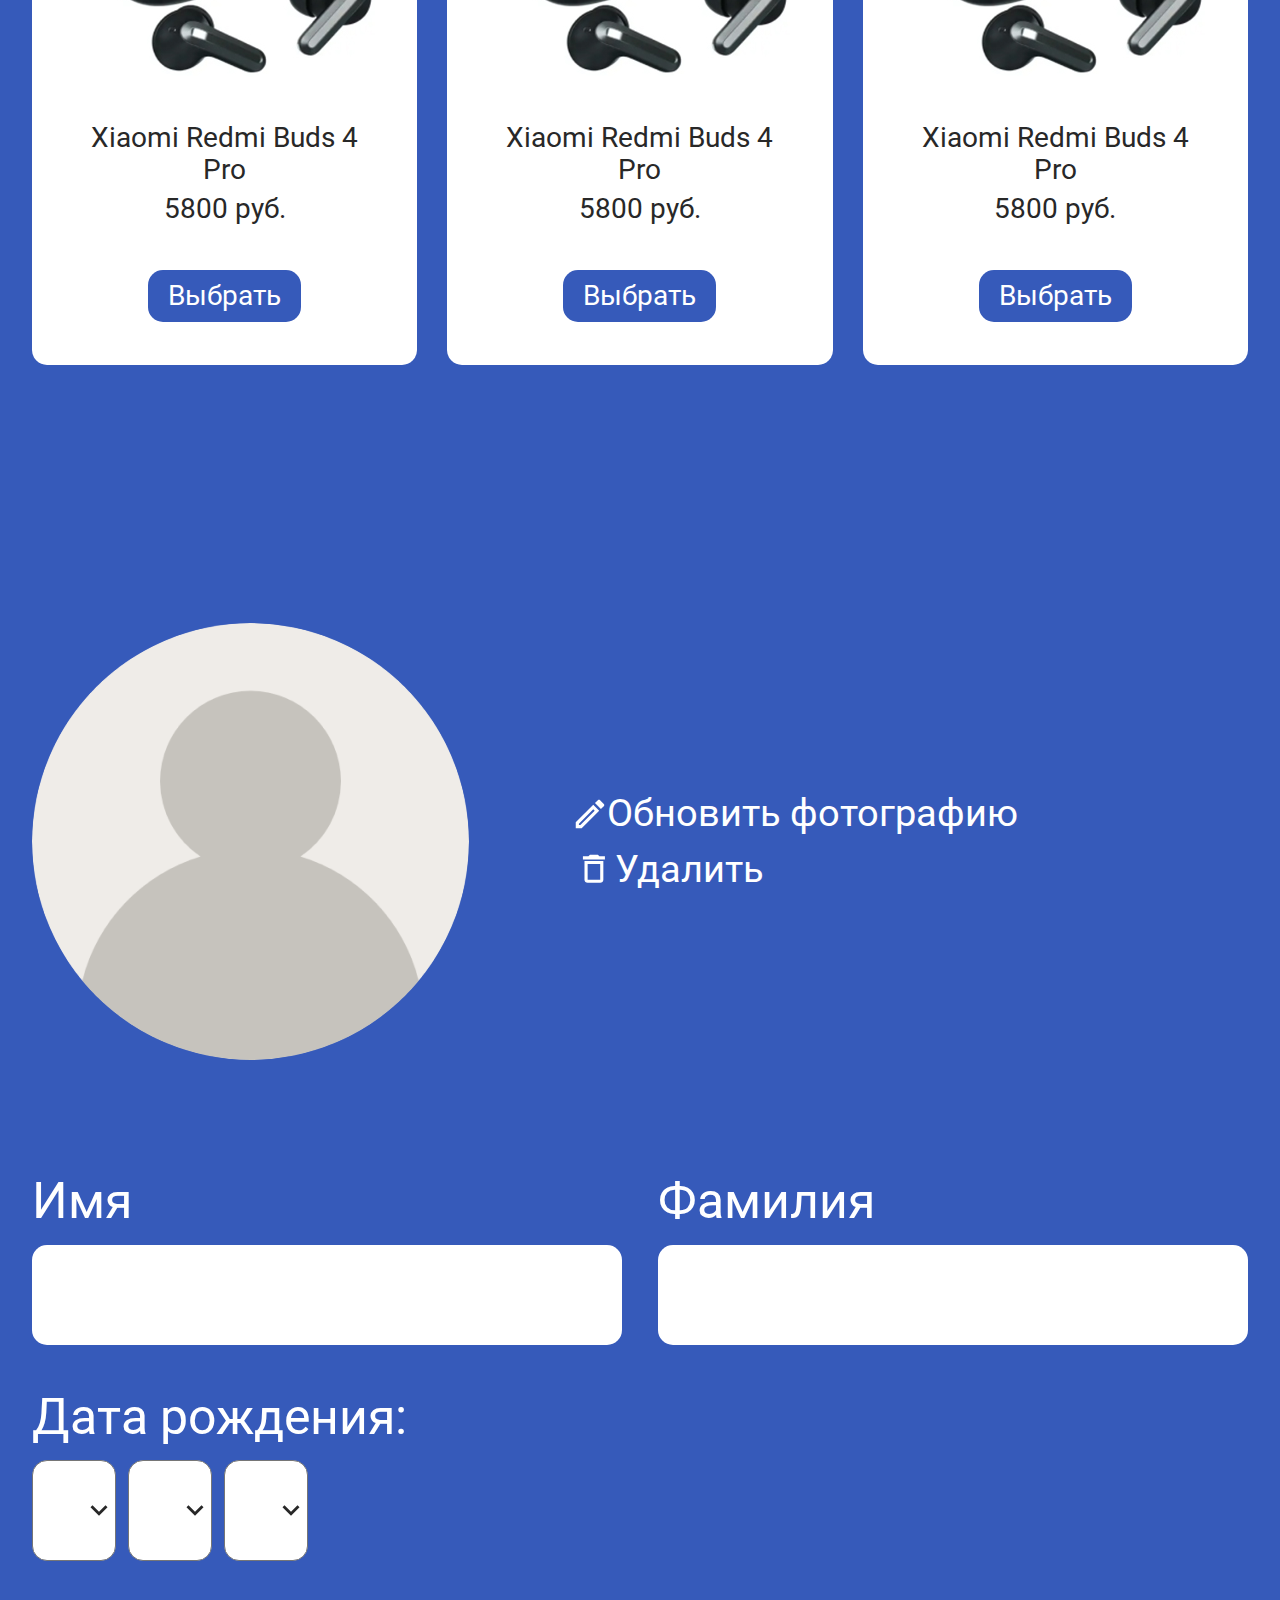
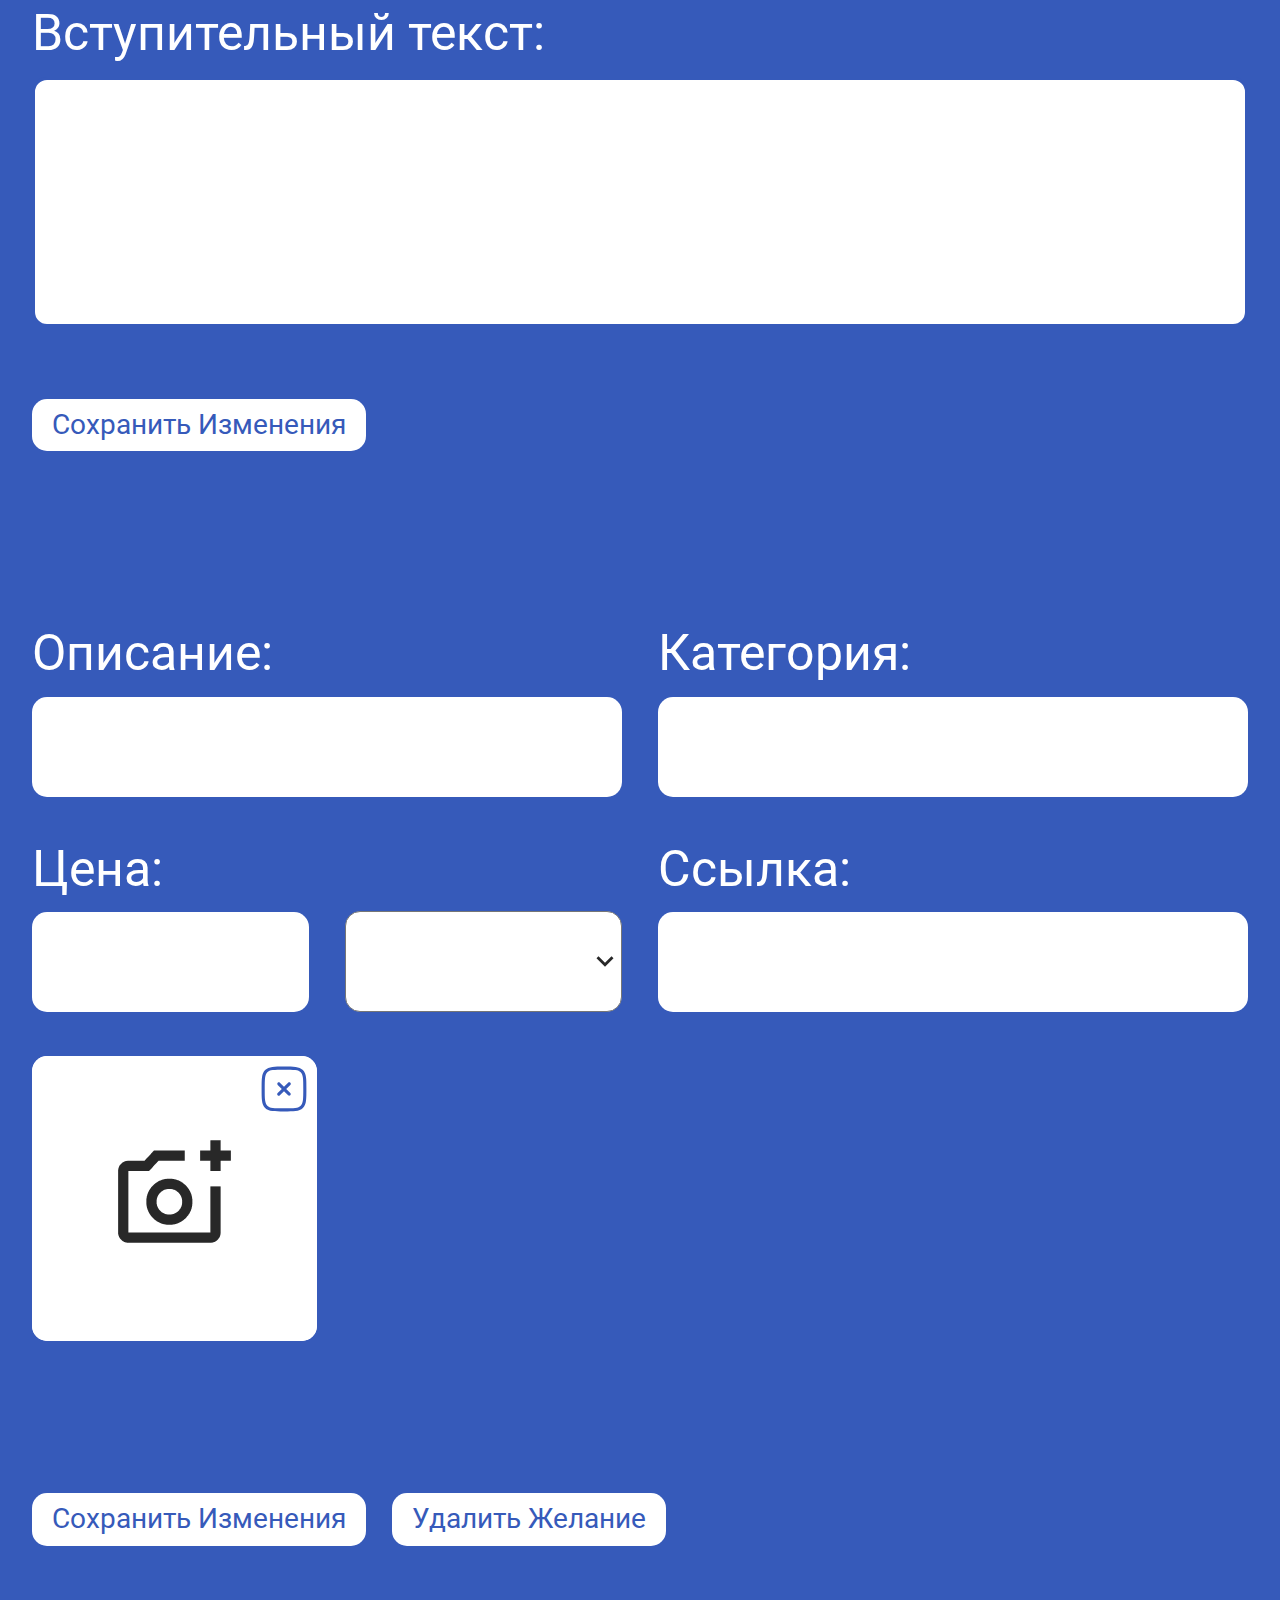
==== commit bf11d9cf: "add user page" ====
--- a/index copy.html
+++ b/index copy.html
@@ -45,7 +45,7 @@
                     <div class="profile__content">
                         <h2 class="profile__fullname">Иван Петров</h2>
 
-                        <p class="profile__birthday">15 июля исполняется 55 лет</p>
+                        <p class="profile__birthday">15 июля исполнится 55 лет</p>
 
                         <button class="profile__edit">
                             <svg class="profile__edit-icon" width="38" height="38" viewBox="0 0 38 38" fill="none" xmlns="http://www.w3.org/2000/svg">
--- a/style/index.css
+++ b/style/index.css
@@ -11,4 +11,5 @@
 @import 'categories.css';
 @import 'item.css';
 @import 'edit.css';
+@import 'modal.css';
 
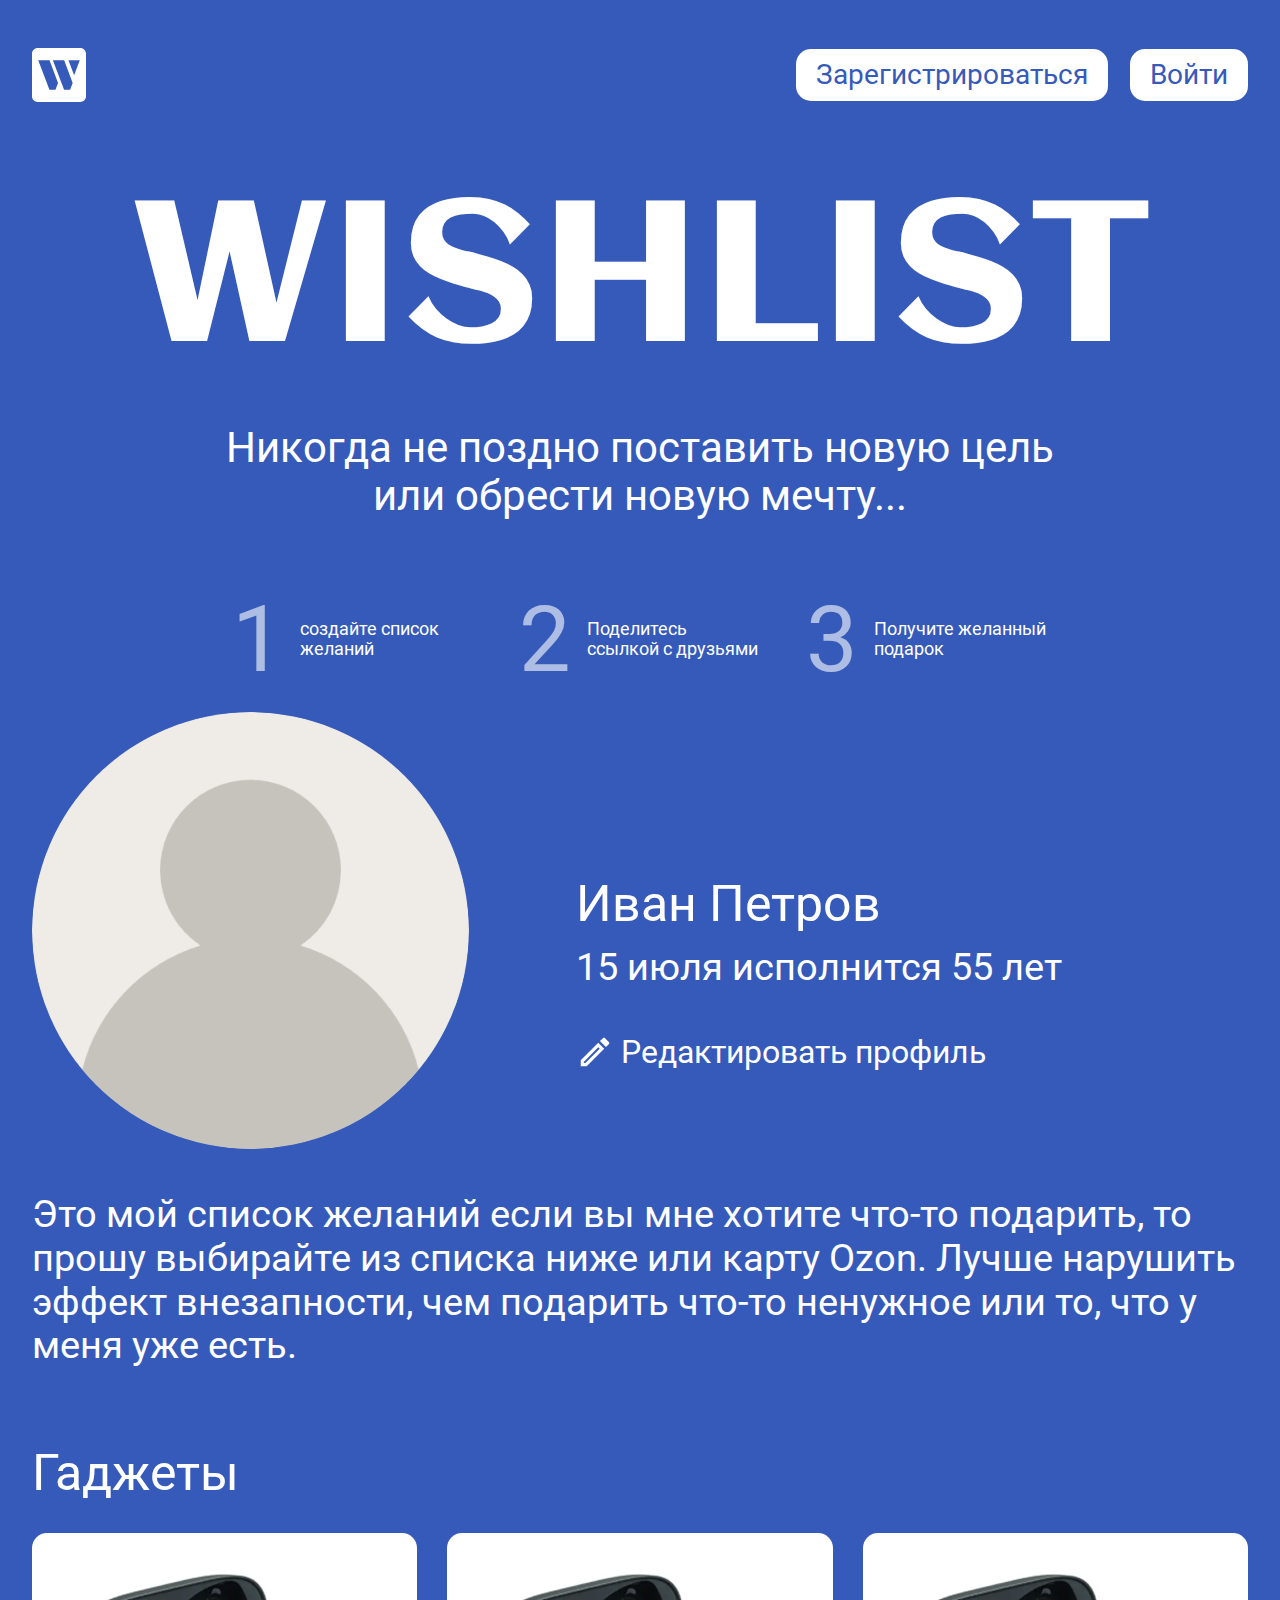
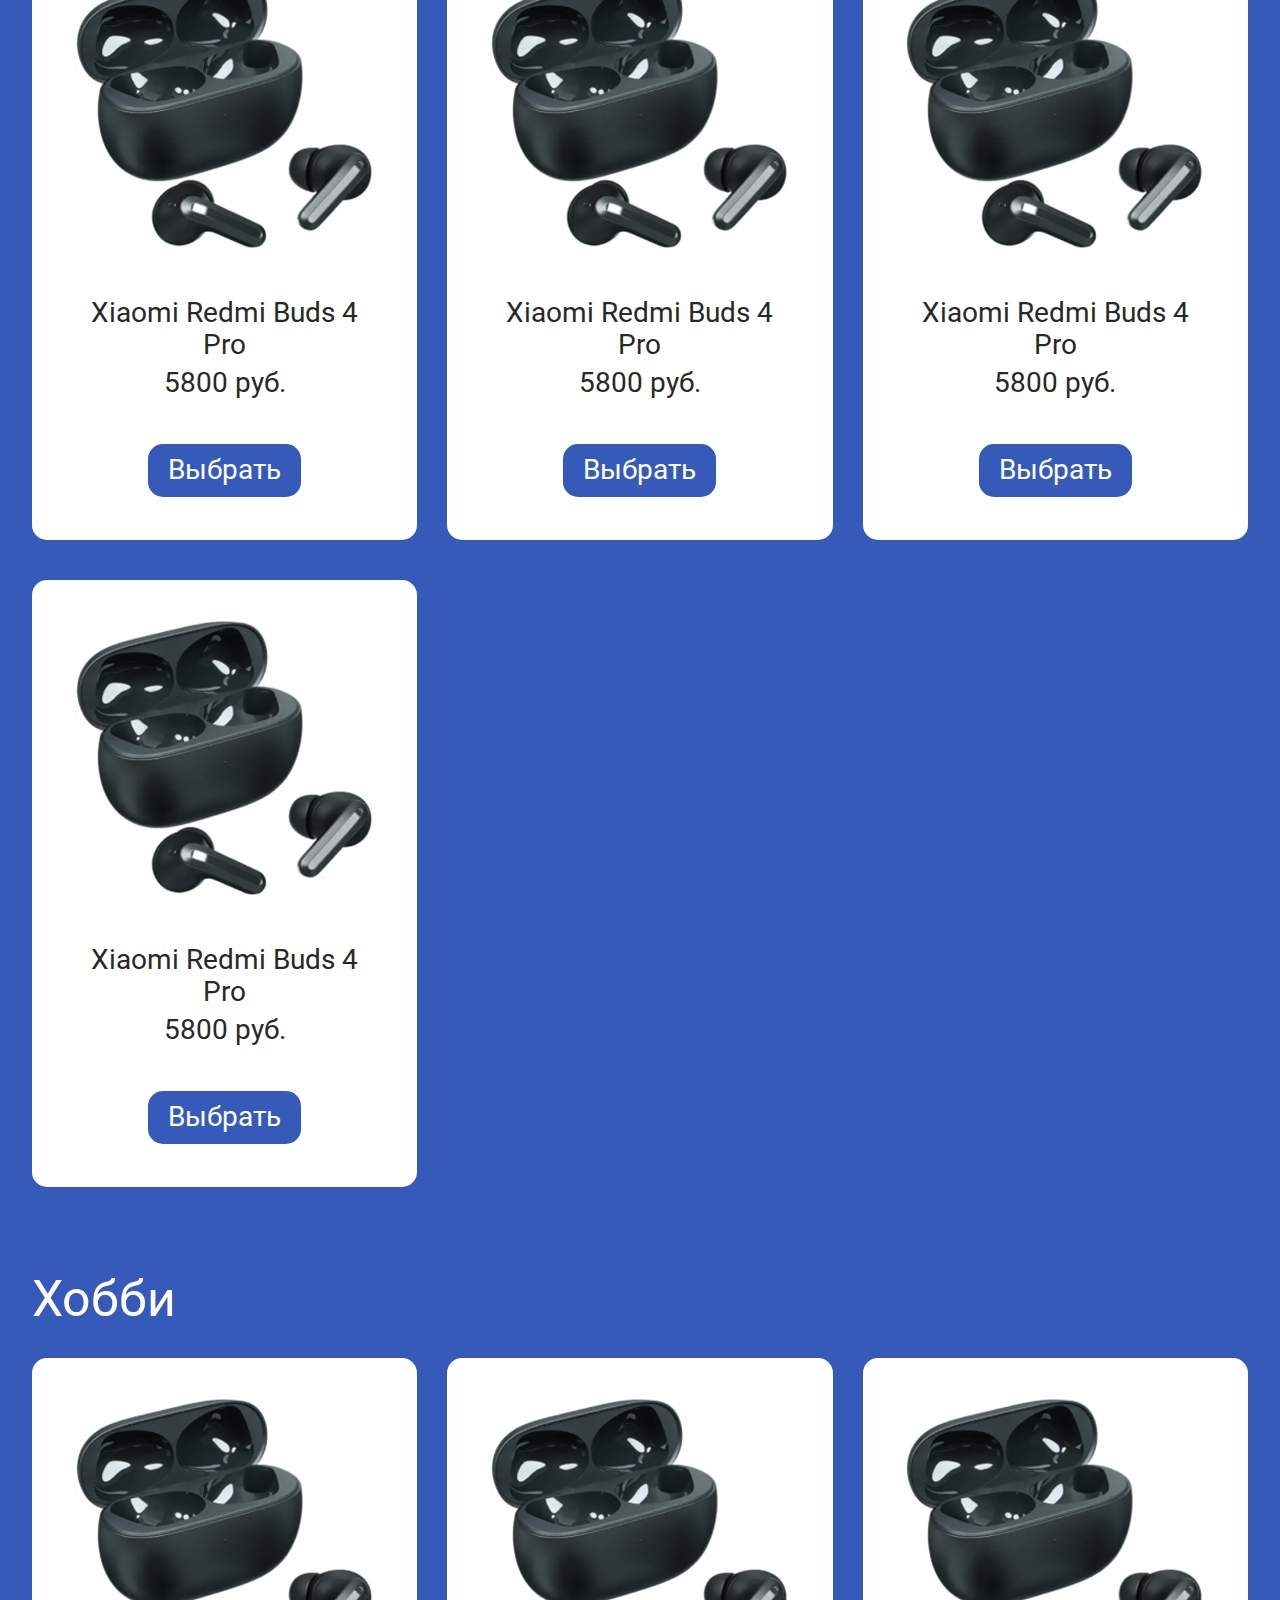
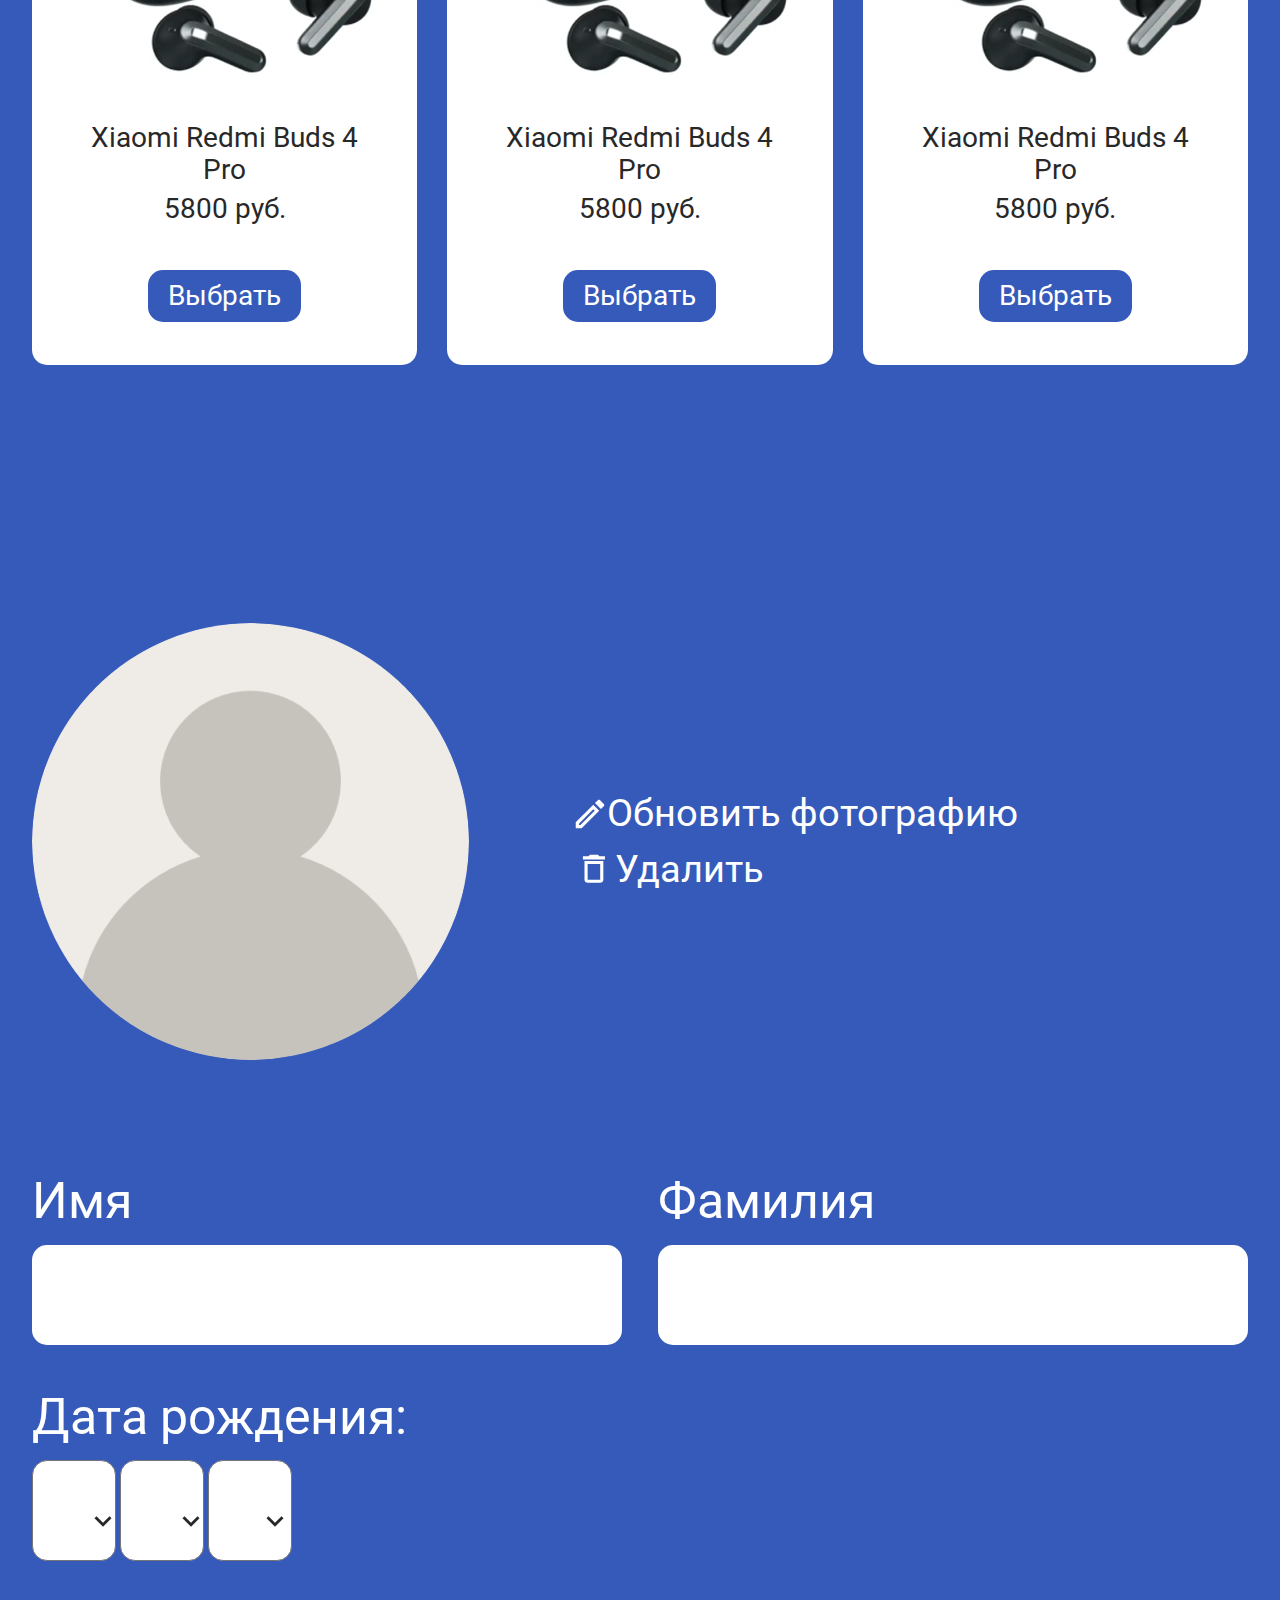
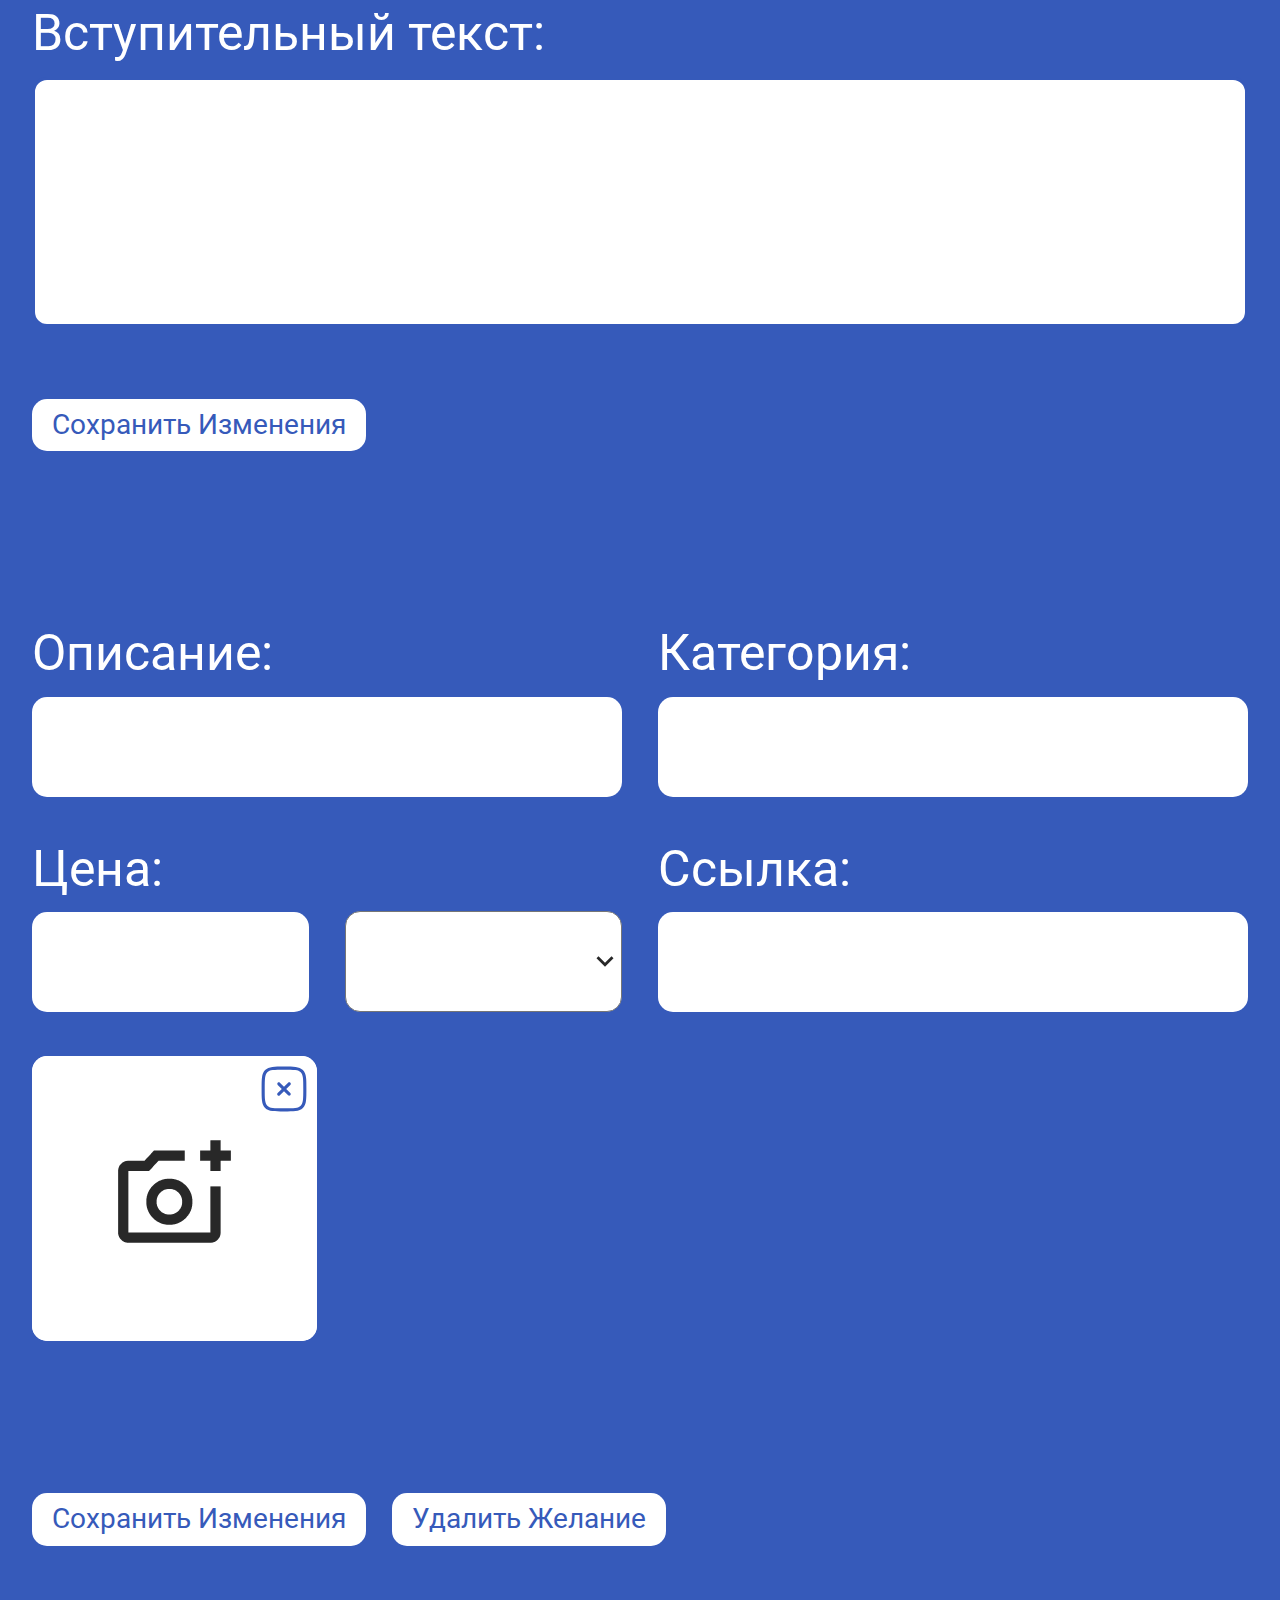
==== commit 1e8e7528: "add edit user profile" ====
--- a/index copy.html
+++ b/index copy.html
@@ -154,17 +154,19 @@
                     <fieldset class="edit__birthdate">
                         <legend class="edit__label-text">Дата рождения:</legend>
 
-                        <label class="edit__label edit__label_select">
-                            <select class="edit__select" type="text" name="day"></select>
-                        </label>
-
-                        <label class="edit__label edit__label_select">
-                            <select class="edit__select" type="text" name="month"></select>
-                        </label>
-
-                        <label class="edit__label edit__label_select">
-                            <select class="edit__select" type="text" name="year"></select>
-                        </label>
+                        <div class="edit__birthday-wrapper">
+                            <label class="edit__label edit__label_select">
+                                <select class="edit__select" type="text" name="day"></select>
+                            </label>
+    
+                            <label class="edit__label edit__label_select">
+                                <select class="edit__select" type="text" name="month"></select>
+                            </label>
+    
+                            <label class="edit__label edit__label_select">
+                                <select class="edit__select" type="text" name="year"></select>
+                            </label>
+                        </div>
                     </fieldset>
                     
                     <fieldset class="edit__description">
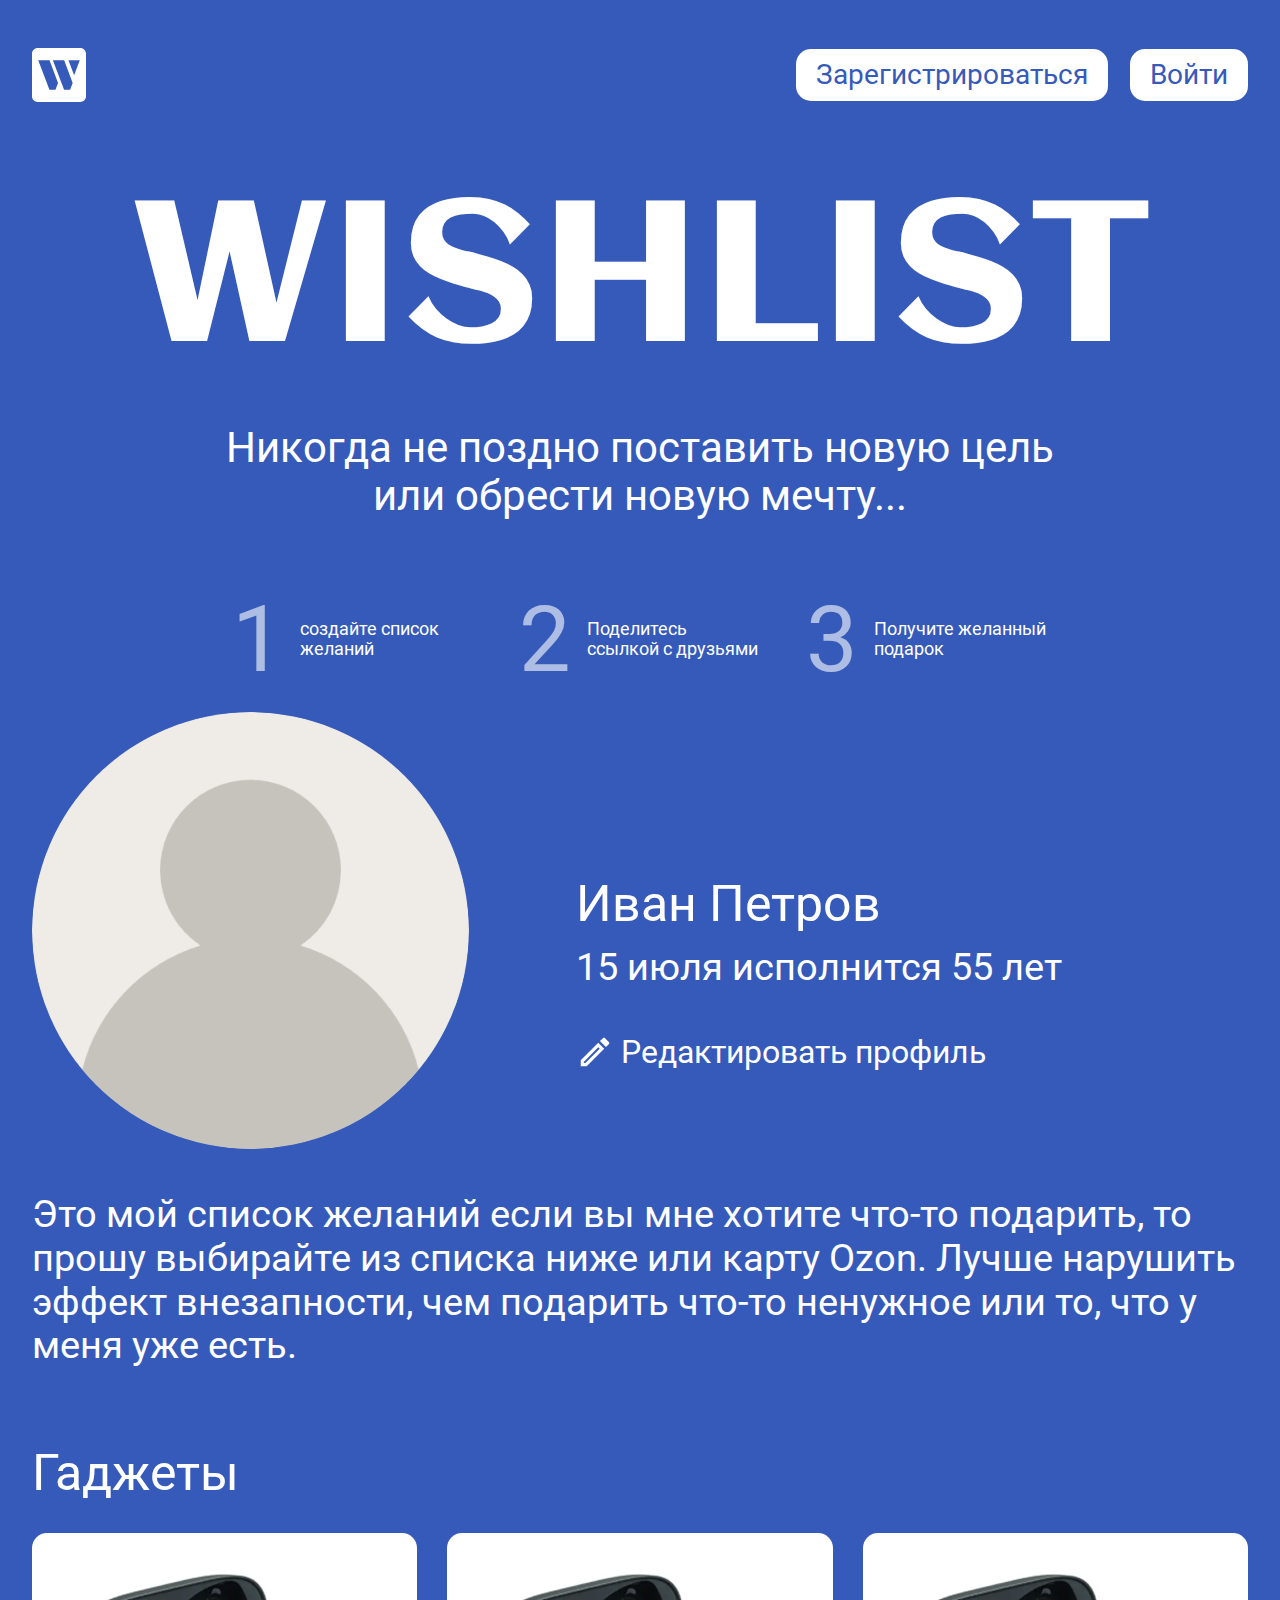
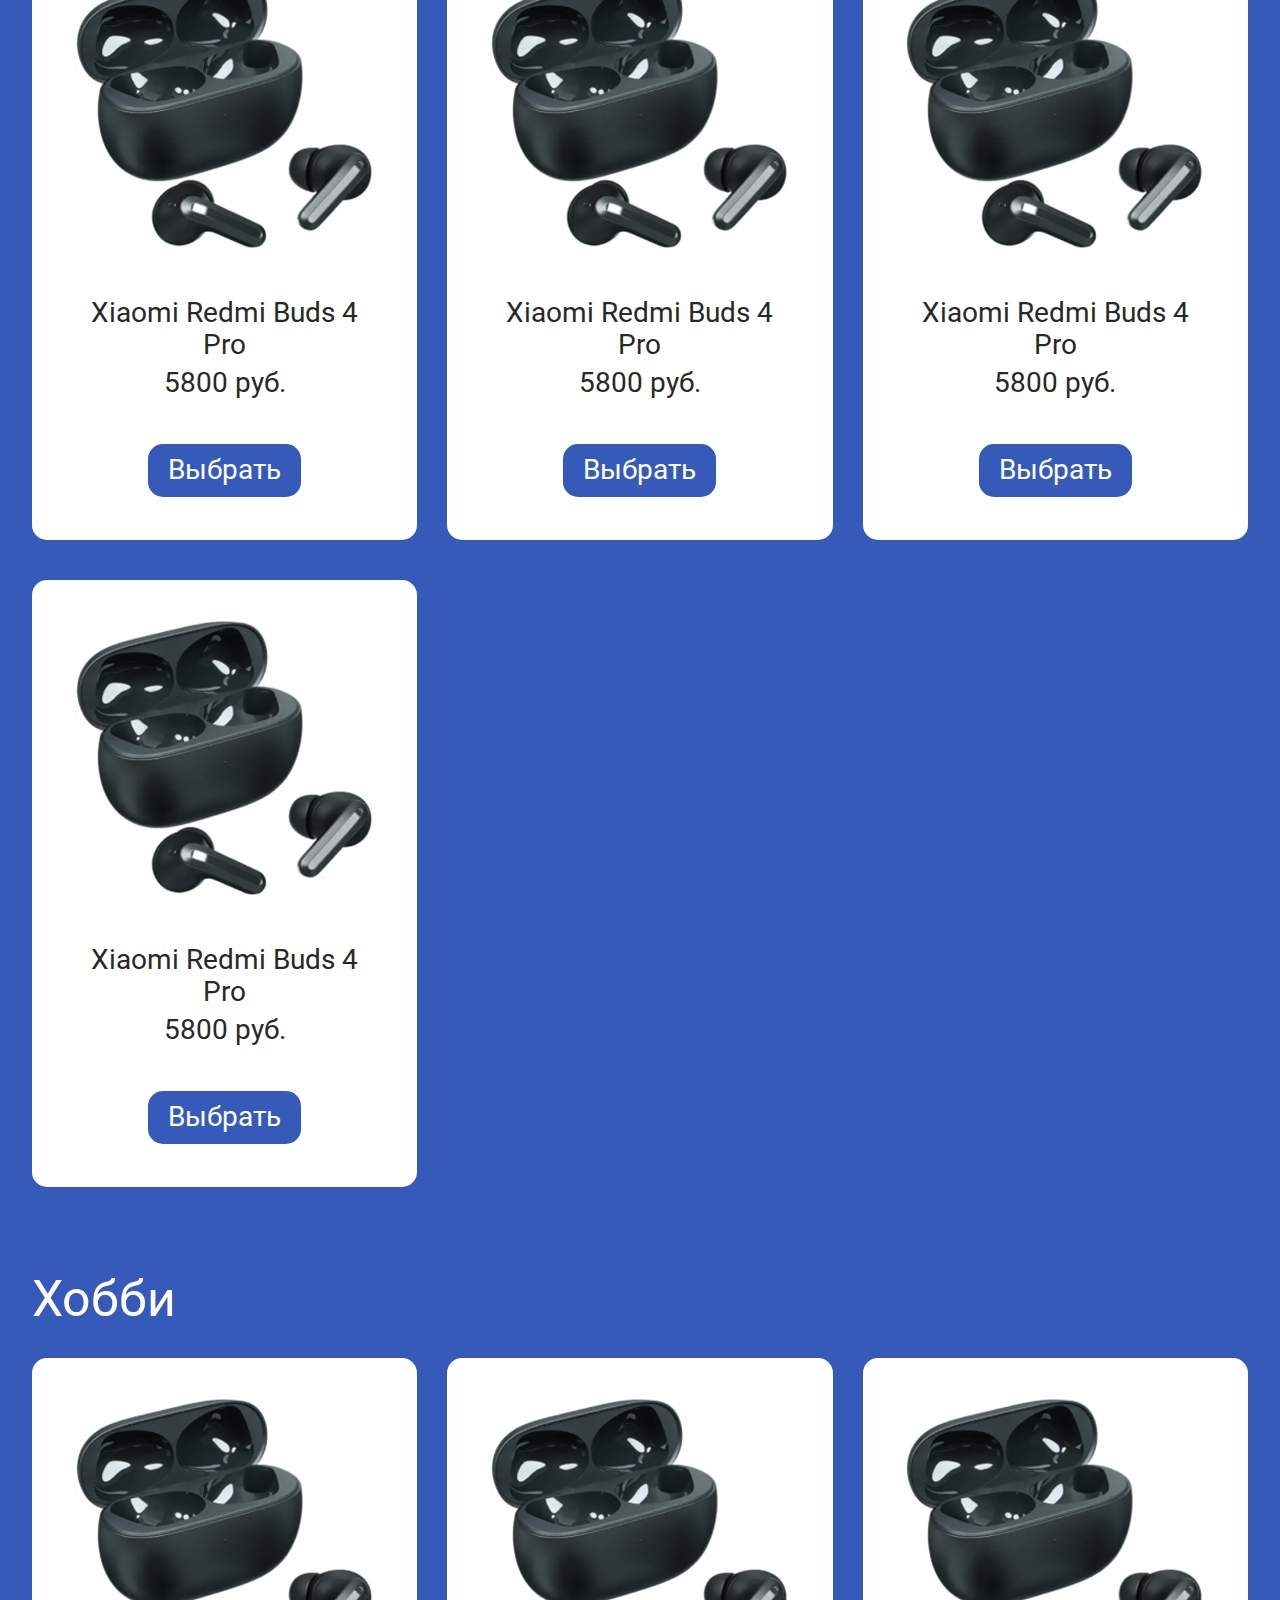
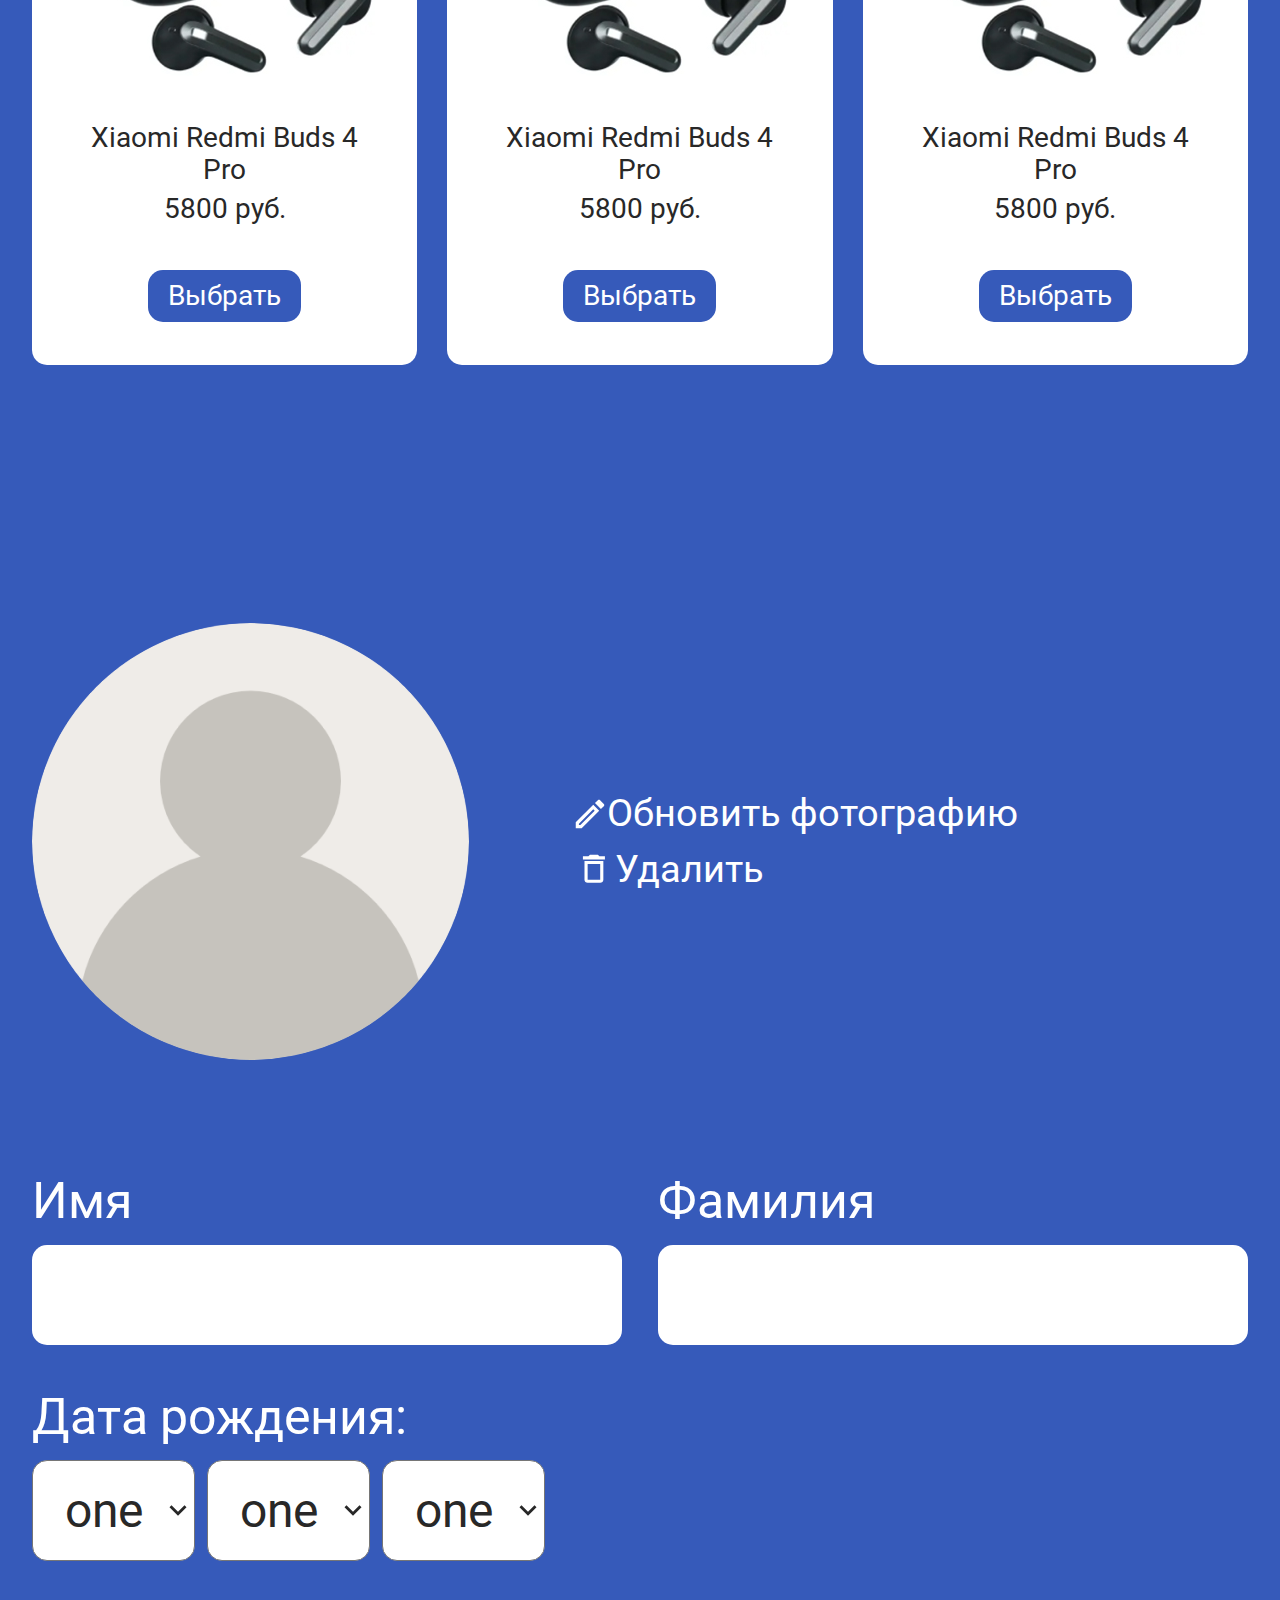
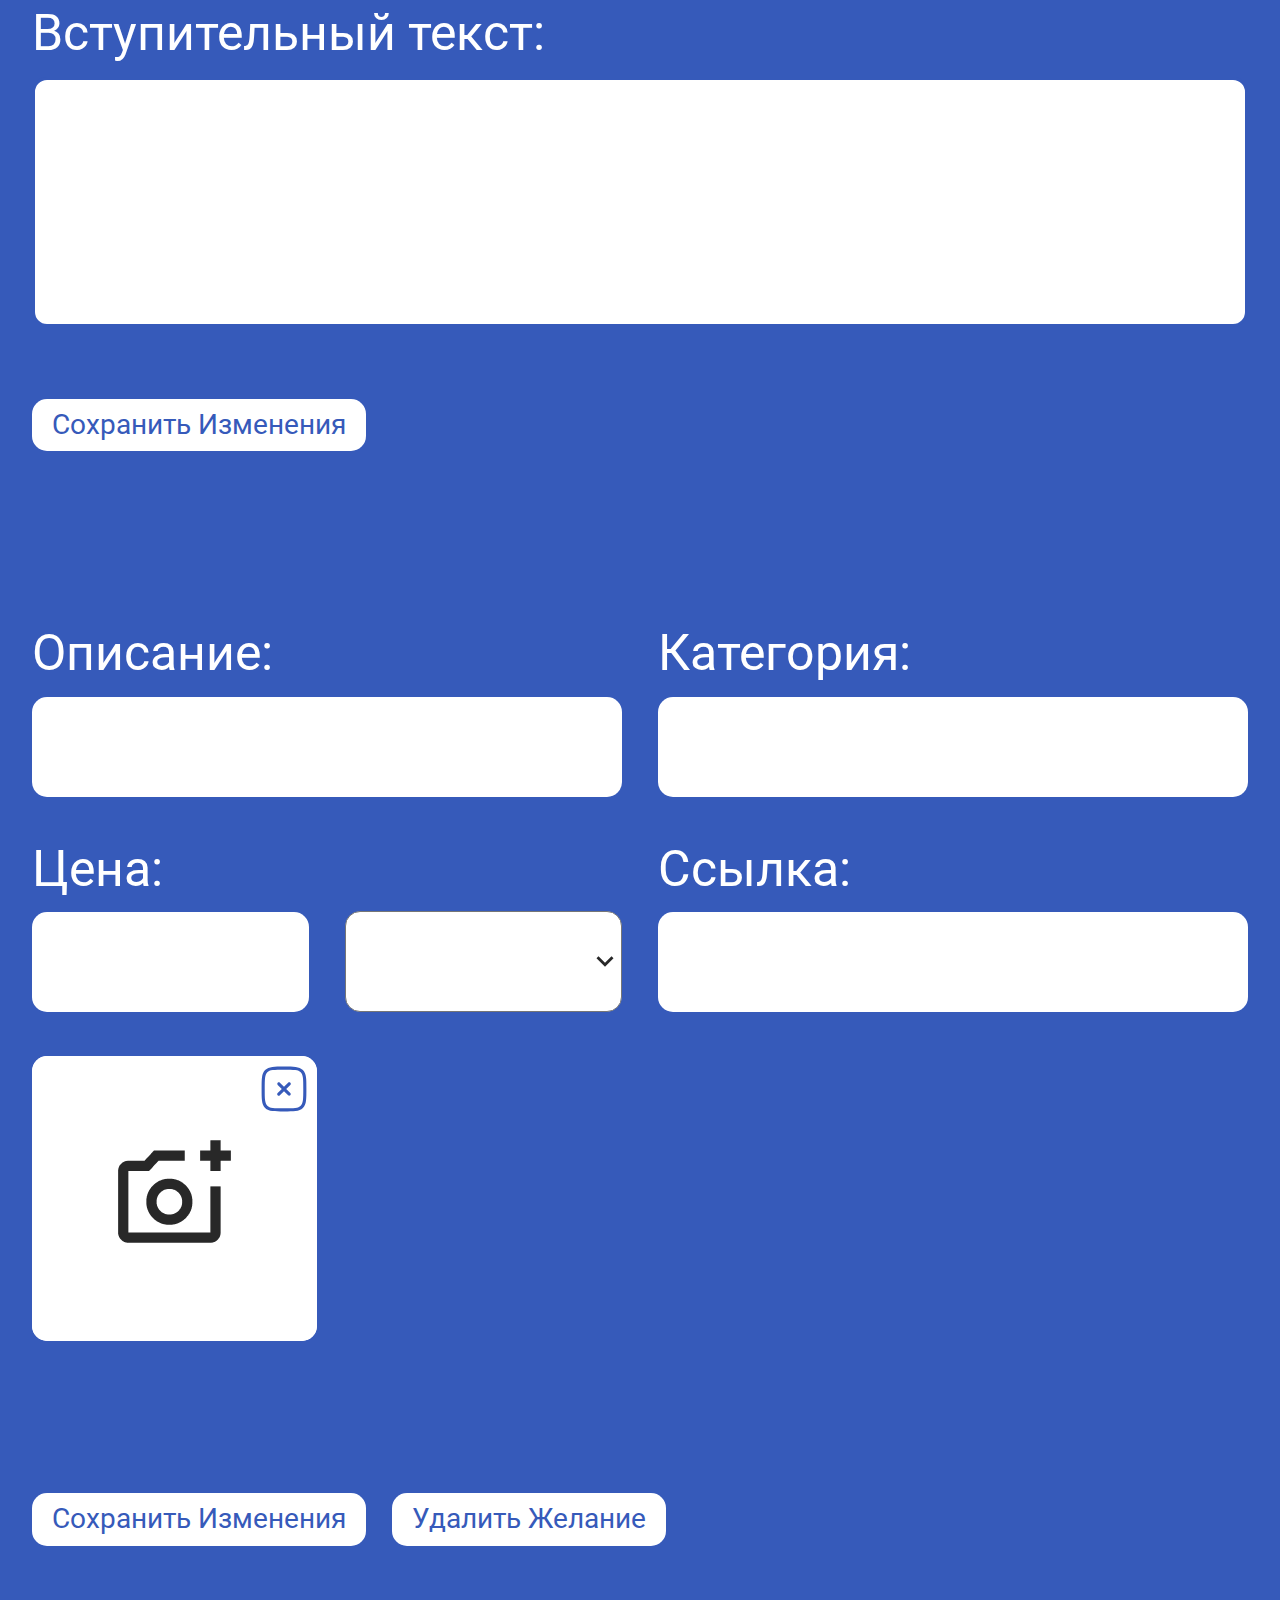
==== commit bd3aa5c0: "add last fixes in Day-4" ====
--- a/index copy.html
+++ b/index copy.html
@@ -154,17 +154,26 @@
                     <fieldset class="edit__birthdate">
                         <legend class="edit__label-text">Дата рождения:</legend>
 
-                        <div class="edit__birthday-wrapper">
+                        <div class="edit__birthdate-wrapper">
                             <label class="edit__label edit__label_select">
-                                <select class="edit__select" type="text" name="day"></select>
+                                <select class="edit__select" type="text" name="day">
+                                    <option value="1">one</option>
+                                    <option value="2">two</option>
+                                </select>
                             </label>
     
                             <label class="edit__label edit__label_select">
-                                <select class="edit__select" type="text" name="month"></select>
+                                <select class="edit__select" type="text" name="month">
+                                    <option value="1">one</option>
+                                    <option value="2">two</option>
+                                </select>
                             </label>
     
                             <label class="edit__label edit__label_select">
-                                <select class="edit__select" type="text" name="year"></select>
+                                <select class="edit__select" type="text" name="year">
+                                    <option value="1">one</option>
+                                    <option value="2">two</option>
+                                </select>
                             </label>
                         </div>
                     </fieldset>
